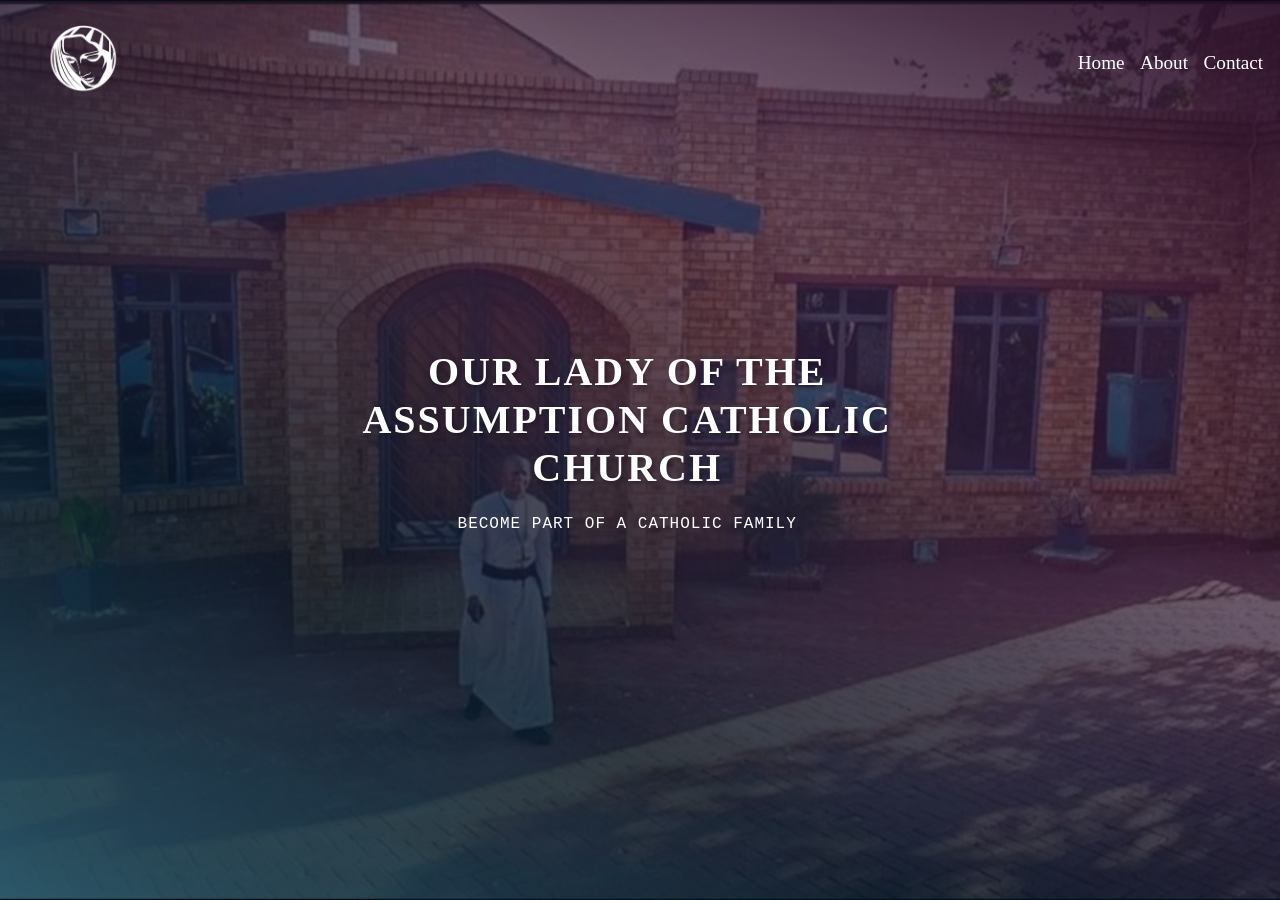
==== OLASite/index.html @ c55ee1d6 "Website" ====
<!DOCTYPE html>
<html lang="en">

<head>
    <meta charset="UTF-8">
    <meta name="viewport" content="width=device-width, initial-scale=1.0">
    <script src="script.js"></script>
    <link rel="stylesheet" href="styles.css">
    <title>Our Lady of the Assumption</title>
</head>

<body>
    <nav class="navbar">
        <div class="container">
            <div class="logo">
                <h1><img src="assets/img/output-onlinepngtools.png" ></h1>
            </div>
            <ul class="nav-items">
                <li><a href="#">Home</a></li>
                <li><a href="#">About</a></li>
                <li><a href="#">Contact</a></li>
            </ul>
        </div>
    </nav>

    <section class="welcome-section">
        <div class="background-image">
            <div class="overlay"></div>
            <div class="centered">
                <h1>Our Lady of the Assumption Catholic Church</h1>
                <h2>Become part of a catholic family</h2>
                <!-- Add other content if needed -->
            </div>
        </div>
    </section>

    

</body>

</html>
---- OLASite/styles.css ----
/* Reset default margin and padding */
* {
    margin: 0;
    padding: 0;
    box-sizing: border-box;
}

/* Navbar styles */
.navbar {
    background-color: rgba(0, 0, 255, 0);
    color: white;
    padding: 1.5em 0;
    position: fixed;
    width: 100%;
    top: 0;
    z-index: 1000; /* Ensure navbar is on top */
}

.navbar .container {
    max-width: 1200px;
    margin: 0 auto;
    display: flex;
    justify-content: space-between;
    align-items: center;
}

.navbar .logo {
    display: flex;
    align-items: center;
}

.navbar .logo h1 {
    font-size: 1.5em; /* Adjust font size for logo */
    margin-right: 20px; /* Space between logo and nav items */
}

.navbar .logo img {
    height: 3em; /* Adjust logo size as needed */
    width: auto;
    filter: invert(1); /* Invert logo colors */
}

.nav-items {
    list-style-type: none;
    display: flex;
    justify-content: center;
    align-items: center;
}

.nav-items li {
    margin-left: 10%; /* Adjust spacing between navbar items */
}

.nav-items li a {
    position: relative;
    color: white;
    text-decoration: none;
    font-size: 1.2em; /* Adjust font size for nav items */
    transition: color 0.3s ease; /* Smooth color transition on hover */
}

.nav-items li a:hover {
    color: rgb(0, 17, 255); /* Red color on hover */
}

/* Welcome section styles */
.welcome-section {
    height: 100vh; /* Full viewport height */
    background-image: url('assets/img/Untitled.jpg'); /* Replace with your background image path */
    background-size: cover;
    background-position: center;
    position: relative;
    color: white;
}

.background-image {
    position: relative;
    height: 100%;
    width: 100%;
}

.overlay {
    position: absolute;
    top: 0;
    left: 0;
    height: 100%;
    width: 100%;
    background-color: rgba(0, 0, 0, 0.5); /* Overlay color and opacity */
}

.centered {
    position: absolute;
    top: 50%;
    left: 49%;
    transform: translate(-50%, -50%);
    text-align: center;
}
/*
.centered h2 {
    font-size: 36px;
    font-weight: bold;
    margin-bottom: 20px;
} */

.centered h1 {
    font-size: 2.5em; /* Adjust font size */
    font-weight: bold;
    color: #ffffff; /* Dark color for contrast */
    text-align: center;
    margin-bottom: 0.5em; /* Space below the heading */
    text-transform: uppercase; /* Uppercase text */
    letter-spacing: 2px; /* Letter spacing for emphasis */
    line-height: 1.2; /* Line height for readability */
    text-shadow: 2px 2px 4px rgba(0, 0, 0, 0.3); /* Text shadow for depth */
}

.centered h2 {
    font-size: 1em; /* Adjust font size */
    font-weight: normal;
    color: #ffffff; /* Slightly darker color */
    text-align: center;
    margin-bottom: 1em; /* Space below the heading */
    text-transform: uppercase;  
    letter-spacing: 1px; /* Letter spacing for emphasis */
    line-height: 1.5; /* Line height for readability */
    font-family: 'Courier New', Courier, monospace;
}
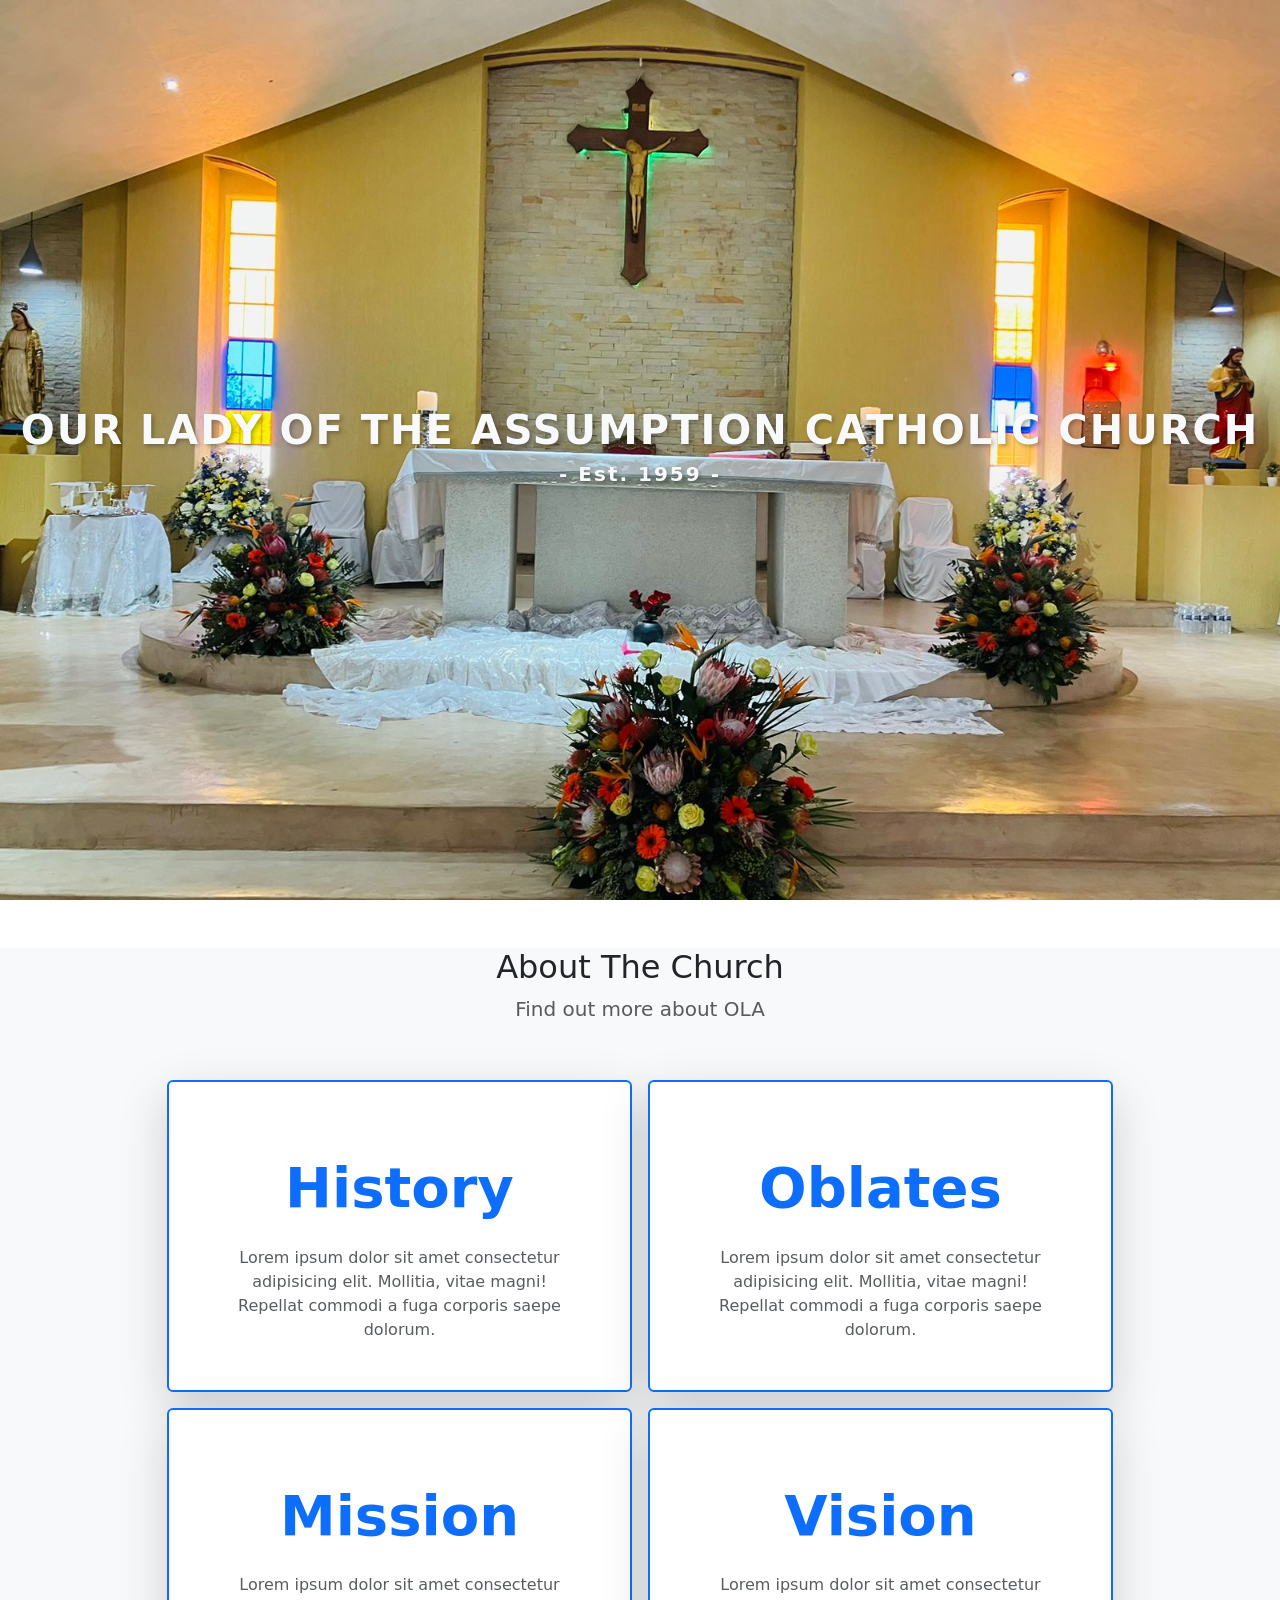
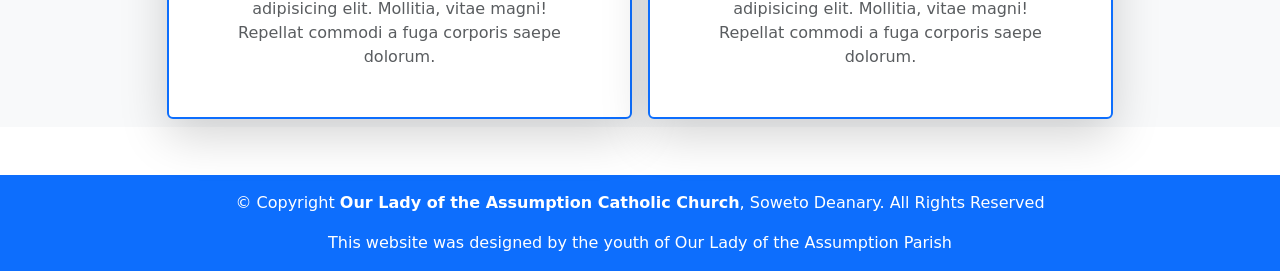
==== commit 42f6106c: "New version" ====
--- a/OLASite/index.html
+++ b/OLASite/index.html
@@ -7,34 +7,93 @@
     <script src="script.js"></script>
     <link rel="stylesheet" href="styles.css">
     <title>Our Lady of the Assumption</title>
+    <link href="https://cdn.jsdelivr.net/npm/bootstrap@5.3.3/dist/css/bootstrap.min.css" rel="stylesheet" integrity="sha384-QWTKZyjpPEjISv5WaRU9OFeRpok6YctnYmDr5pNlyT2bRjXh0JMhjY6hW+ALEwIH" crossorigin="anonymous">
+
+
 </head>
 
 <body>
-    <nav class="navbar">
-        <div class="container">
-            <div class="logo">
-                <h1><img src="assets/img/output-onlinepngtools.png" ></h1>
+      
+    <section id="landing">
+        <div class="container-fluid text-center position-relative">
+            <h1 class="h1 text-light text-wrap fw-bold text-uppercase">Our Lady of the Assumption Catholic Church</h1>
+            <h5 class="text-light fw-bold">- Est. 1959 -</h5>   
+        </div>
+    </section>
+    
+    <section id="about" class="bg-light mt-5">
+        <div class="container-lg ">
+            <div class="text-center">
+                <h2>About The Church</h2>
+                <p class="lead text-muted">Find out more about OLA</p>
             </div>
-            <ul class="nav-items">
-                <li><a href="#">Home</a></li>
-                <li><a href="#">About</a></li>
-                <li><a href="#">Contact</a></li>
-            </ul>
-        </div>
-    </nav>
+    
+            <div class="row my-5 g-0 align-items-center justify-content-center">
+            
+    
+                <div class="col-10 col-lg-5 m-2">
+                    <div class="card border-primary border-2 shadow-lg">
+                        <div class="card-body text-center py-5">
+                            <p class="display-4 my-4 text-primary fw-bold">History</p>
+                            <p class="card-text mx-5 text-muted d-lg-block">Lorem ipsum dolor sit amet consectetur adipisicing elit. Mollitia, vitae magni! Repellat commodi a fuga corporis saepe dolorum.</p>
+                        </div>
+                    </div>
+                </div>
 
-    <section class="welcome-section">
-        <div class="background-image">
-            <div class="overlay"></div>
-            <div class="centered">
-                <h1>Our Lady of the Assumption Catholic Church</h1>
-                <h2>Become part of a catholic family</h2>
-                <!-- Add other content if needed -->
+                <div class="col-10 col-lg-5 m-2">
+                    <div class="card border-primary border-2 shadow-lg">
+                        <div class="card-body text-center py-5">
+                            <p class="display-4 my-4 text-primary fw-bold">Oblates</p>
+                            <p class="card-text mx-5 text-muted d-lg-block">Lorem ipsum dolor sit amet consectetur adipisicing elit. Mollitia, vitae magni! Repellat commodi a fuga corporis saepe dolorum.</p>
+                        </div>
+                    </div>
+                </div>
+
+                <div class="col-10 col-lg-5 m-2">
+                    <div class="card border-primary border-2 shadow-lg">
+                        <div class="card-body text-center py-5">
+                            <p class="display-4 my-4 text-primary fw-bold">Mission</p>
+                            <p class="card-text mx-5 text-muted d-lg-block">Lorem ipsum dolor sit amet consectetur adipisicing elit. Mollitia, vitae magni! Repellat commodi a fuga corporis saepe dolorum.</p>
+                        </div>
+                    </div>
+                </div>
+
+                <div class="col-10 col-lg-5 m-2">
+                    <div class="card border-primary border-2 shadow-lg">
+                        <div class="card-body text-center py-5">
+                            <p class="display-4 my-4 text-primary fw-bold">Vision</p>
+                            <p class="card-text mx-5 text-muted  d-lg-block">Lorem ipsum dolor sit amet consectetur adipisicing elit. Mollitia, vitae magni! Repellat commodi a fuga corporis saepe dolorum.</p> 
+                    </div>
+                    </div>
+                </div>
+
             </div>
-        </div>
+    
+        </div><!-- end container -->
     </section>
 
     
+    <footer class="text-bg-primary p-3">
+        <div class="container ">
+          <div class="row">
+            <div class="col-sm-12">
+              <div class="copyright-box">
+                <p class="copyright">&copy; Copyright <strong>Our Lady of the Assumption Catholic Church</strong>, Soweto Deanary. All Rights Reserved</p>
+                <div class="credits">
+                    This website was designed by the youth of Our Lady of the Assumption Parish
+                </div>
+              </div>
+            </div>
+          </div>
+        </div>
+      </footer><!-- End  Footer -->
+    
+      
+      <a href="#" class="back-to-top d-flex align-items-center justify-content-center"><i class="bi bi-arrow-up-short"></i></a>
+
+    
+
+    <script src="https://cdn.jsdelivr.net/npm/bootstrap@5.3.3/dist/js/bootstrap.bundle.min.js" integrity="sha384-YvpcrYf0tY3lHB60NNkmXc5s9fDVZLESaAA55NDzOxhy9GkcIdslK1eN7N6jIeHz" crossorigin="anonymous"></script>
 
 </body>
 
--- a/OLASite/styles.css
+++ b/OLASite/styles.css
@@ -1,139 +1,274 @@
-/* Reset default margin and padding */
-* {
-    margin: 0;
-    padding: 0;
-    box-sizing: border-box;
-}
-
-/* Navbar styles */
-.navbar {
-    background-color: rgba(0, 0, 255, 0);
-    color: white;
-    padding: 1.5em 0;
-    position: fixed;
-    width: 100%;
-    top: 0;
-    z-index: 1000; /* Ensure navbar is on top */
-}
-
-.navbar .container {
-    max-width: 1200px;
-    margin: 0 auto;
+
+/*--------------------------------------------------------------
+# Header
+--------------------------------------------------------------*/
+#header {
+    transition: all 0.5s;
+    z-index: 997;
+    padding: 20px 0;
+  }
+  #header .logo {
+    font-size: 28px;
+    margin: 0;
+    padding: 0;
+    font-weight: 600;
+    letter-spacing: 1px;
+  }
+  #header .logo a {
+    color: #fff;
+  }
+  #header .logo img {
+    max-height: 40px;
+  }
+  #header.header-scrolled {
+    background: rgba(0, 0, 0, 0.9);
+    padding: 12px 0;
+  }
+  
+  /*--------------------------------------------------------------
+  # Navigation Menu
+  --------------------------------------------------------------*/
+  /**
+  * Desktop Navigation 
+  */
+  .navbar {
+    padding: 0;
+  }
+  .navbar ul {
+    margin: 0;
+    padding: 0;
     display: flex;
-    justify-content: space-between;
+    list-style: none;
     align-items: center;
-}
-
-.navbar .logo {
+  }
+  .navbar li {
+    position: relative;
+  }
+  .navbar > ul > li {
+    white-space: nowrap;
+    padding: 10px 0 10px 30px;
+  }
+  .navbar a, .navbar a:focus {
     display: flex;
     align-items: center;
-}
-
-.navbar .logo h1 {
-    font-size: 1.5em; /* Adjust font size for logo */
-    margin-right: 20px; /* Space between logo and nav items */
-}
-
-.navbar .logo img {
-    height: 3em; /* Adjust logo size as needed */
-    width: auto;
-    filter: invert(1); /* Invert logo colors */
-}
-
-.nav-items {
-    list-style-type: none;
+    justify-content: space-between;
+    color: #fff;
+    font-size: 16px;
+    font-weight: 600;
+    padding: 0;
+    white-space: nowrap;
+    transition: 0.3s;
+    letter-spacing: 0.4px;
+    position: relative;
+    text-transform: uppercase;
+  }
+  .navbar a i, .navbar a:focus i {
+    font-size: 12px;
+    line-height: 0;
+    margin-left: 5px;
+  }
+  .navbar > ul > li > a:before {
+    content: "";
+    position: absolute;
+    width: 100%;
+    height: 2px;
+    bottom: -6px;
+    left: 0;
+    width: 0;
+    background-color: #fff;
+    visibility: hidden;
+    transition: all 0.3s ease-in-out 0s;
+  }
+  .navbar a:hover:before, .navbar li:hover > a:before, .navbar .active:before {
+    visibility: visible;
+    width: 80%;
+  }
+  .navbar a:hover, .navbar .active, .navbar .active:focus, .navbar li:hover > a {
+    color: #fff;
+  }
+  .navbar .dropdown ul {
+    display: block;
+    position: absolute;
+    left: 30px;
+    top: calc(100% + 30px);
+    margin: 0;
+    padding: 10px 0;
+    z-index: 99;
+    opacity: 0;
+    visibility: hidden;
+    background: #fff;
+    box-shadow: 0px 0px 30px rgba(127, 137, 161, 0.25);
+    transition: 0.3s;
+  }
+  .navbar .dropdown ul li {
+    min-width: 200px;
+  }
+  .navbar .dropdown ul a {
+    padding: 10px 20px;
+    font-size: 14px;
+    text-transform: none;
+    color: #4e4e4e;
+  }
+  .navbar .dropdown ul a i {
+    font-size: 12px;
+  }
+  .navbar .dropdown ul a:hover, .navbar .dropdown ul .active:hover, .navbar .dropdown ul li:hover > a {
+    color: #0078ff;
+  }
+  .navbar .dropdown:hover > ul {
+    opacity: 1;
+    top: 100%;
+    visibility: visible;
+  }
+  .navbar .dropdown .dropdown ul {
+    top: 0;
+    left: calc(100% - 30px);
+    visibility: hidden;
+  }
+  .navbar .dropdown .dropdown:hover > ul {
+    opacity: 1;
+    top: 0;
+    left: 100%;
+    visibility: visible;
+  }
+  @media (max-width: 1366px) {
+    .navbar .dropdown .dropdown ul {
+      left: -90%;
+    }
+    .navbar .dropdown .dropdown:hover > ul {
+      left: -100%;
+    }
+  }
+  
+  /**
+  * Mobile Navigation 
+  */
+  .mobile-nav-toggle {
+    color: #fff;
+    font-size: 28px;
+    cursor: pointer;
+    display: none;
+    line-height: 0;
+    transition: 0.5s;
+  }
+  
+  @media (max-width: 991px) {
+    .mobile-nav-toggle {
+      display: block;
+    }
+  
+    .navbar ul {
+      display: none;
+    }
+  }
+  .navbar-mobile {
+    position: fixed;
+    overflow: hidden;
+    top: 0;
+    right: 0;
+    left: 0;
+    bottom: 0;
+    background: rgba(78, 78, 78, 0.9);
+    transition: 0.3s;
+    z-index: 999;
+  }
+  .navbar-mobile .mobile-nav-toggle {
+    position: absolute;
+    top: 15px;
+    right: 15px;
+  }
+  .navbar-mobile ul {
+    display: block;
+    position: absolute;
+    top: 55px;
+    right: 15px;
+    bottom: 15px;
+    left: 15px;
+    padding: 10px 0;
+    background-color: #fff;
+    overflow-y: auto;
+    transition: 0.3s;
+  }
+  .navbar-mobile > ul > li {
+    padding: 0;
+  }
+  .navbar-mobile a:hover:before, .navbar-mobile li:hover > a:before, .navbar-mobile .active:before {
+    visibility: hidden;
+  }
+  .navbar-mobile a, .navbar-mobile a:focus {
+    padding: 10px 20px;
+    font-size: 15px;
+    color: #4e4e4e;
+  }
+  .navbar-mobile a:hover, .navbar-mobile .active, .navbar-mobile li:hover > a {
+    color: #0078ff;
+  }
+  .navbar-mobile .getstarted, .navbar-mobile .getstarted:focus {
+    margin: 15px;
+  }
+  .navbar-mobile .dropdown ul {
+    position: static;
+    display: none;
+    margin: 10px 20px;
+    padding: 10px 0;
+    z-index: 99;
+    opacity: 1;
+    visibility: visible;
+    background: #fff;
+    box-shadow: 0px 0px 30px rgba(127, 137, 161, 0.25);
+  }
+  .navbar-mobile .dropdown ul li {
+    min-width: 200px;
+  }
+  .navbar-mobile .dropdown ul a {
+    padding: 10px 20px;
+  }
+  .navbar-mobile .dropdown ul a i {
+    font-size: 12px;
+  }
+  .navbar-mobile .dropdown ul a:hover, .navbar-mobile .dropdown ul .active:hover, .navbar-mobile .dropdown ul li:hover > a {
+    color: #0078ff;
+  }
+  .navbar-mobile .dropdown > .dropdown-active {
+    display: block;
+  }
+  
+#landing {
+    height: 100vh;
+    background-image: url(assets/img/altar3.jpeg);
+    background-size: cover;
+    background-attachment: fixed; 
+    background-repeat: no-repeat;
+    margin: 0;
     display: flex;
-    justify-content: center;
     align-items: center;
 }
 
-.nav-items li {
-    margin-left: 10%; /* Adjust spacing between navbar items */
-}
-
-.nav-items li a {
-    position: relative;
-    color: white;
-    text-decoration: none;
-    font-size: 1.2em; /* Adjust font size for nav items */
-    transition: color 0.3s ease; /* Smooth color transition on hover */
-}
-
-.nav-items li a:hover {
-    color: rgb(0, 17, 255); /* Red color on hover */
-}
-
-/* Welcome section styles */
-.welcome-section {
-    height: 100vh; /* Full viewport height */
-    background-image: url('assets/img/Untitled.jpg'); /* Replace with your background image path */
-    background-size: cover;
-    background-position: center;
-    position: relative;
-    color: white;
-}
-
-.background-image {
-    position: relative;
-    height: 100%;
-    width: 100%;
-}
-
-.overlay {
-    position: absolute;
-    top: 0;
-    left: 0;
-    height: 100%;
-    width: 100%;
-    background-color: rgba(0, 0, 0, 0.5); /* Overlay color and opacity */
-}
-
-.centered {
-    position: absolute;
-    top: 50%;
-    left: 49%;
-    transform: translate(-50%, -50%);
-    text-align: center;
-}
-/*
-.centered h2 {
-    font-size: 36px;
-    font-weight: bold;
-    margin-bottom: 20px;
-} */
-
-.centered h1 {
-    font-size: 2.5em; /* Adjust font size */
-    font-weight: bold;
-    color: #ffffff; /* Dark color for contrast */
-    text-align: center;
-    margin-bottom: 0.5em; /* Space below the heading */
-    text-transform: uppercase; /* Uppercase text */
-    letter-spacing: 2px; /* Letter spacing for emphasis */
-    line-height: 1.2; /* Line height for readability */
-    text-shadow: 2px 2px 4px rgba(0, 0, 0, 0.3); /* Text shadow for depth */
-}
-
-.centered h2 {
-    font-size: 1em; /* Adjust font size */
-    font-weight: normal;
-    color: #ffffff; /* Slightly darker color */
-    text-align: center;
-    margin-bottom: 1em; /* Space below the heading */
-    text-transform: uppercase;  
-    letter-spacing: 1px; /* Letter spacing for emphasis */
-    line-height: 1.5; /* Line height for readability */
-    font-family: 'Courier New', Courier, monospace;
-}
-
-
-
-
-
-
-
-
-
-
-
-
+#landing h1{
+    letter-spacing: 2px;
+    text-shadow: 2px 2px 4px rgba(0, 0, 0, 0.3);
+}
+
+#landing h5{
+    letter-spacing: 2px;
+    text-shadow: 2px 2px 4px rgba(0, 0, 0, 0.3);
+}
+
+.timetable {
+  height: 100%;
+}
+
+
+
+/*--------------------------------------------------------------
+# Footer
+--------------------------------------------------------------*/
+footer {
+  text-align: center;
+  color: #fff;
+  /* padding: 25px 0; */
+  /* background: #0062d3; */
+}
+
+
+
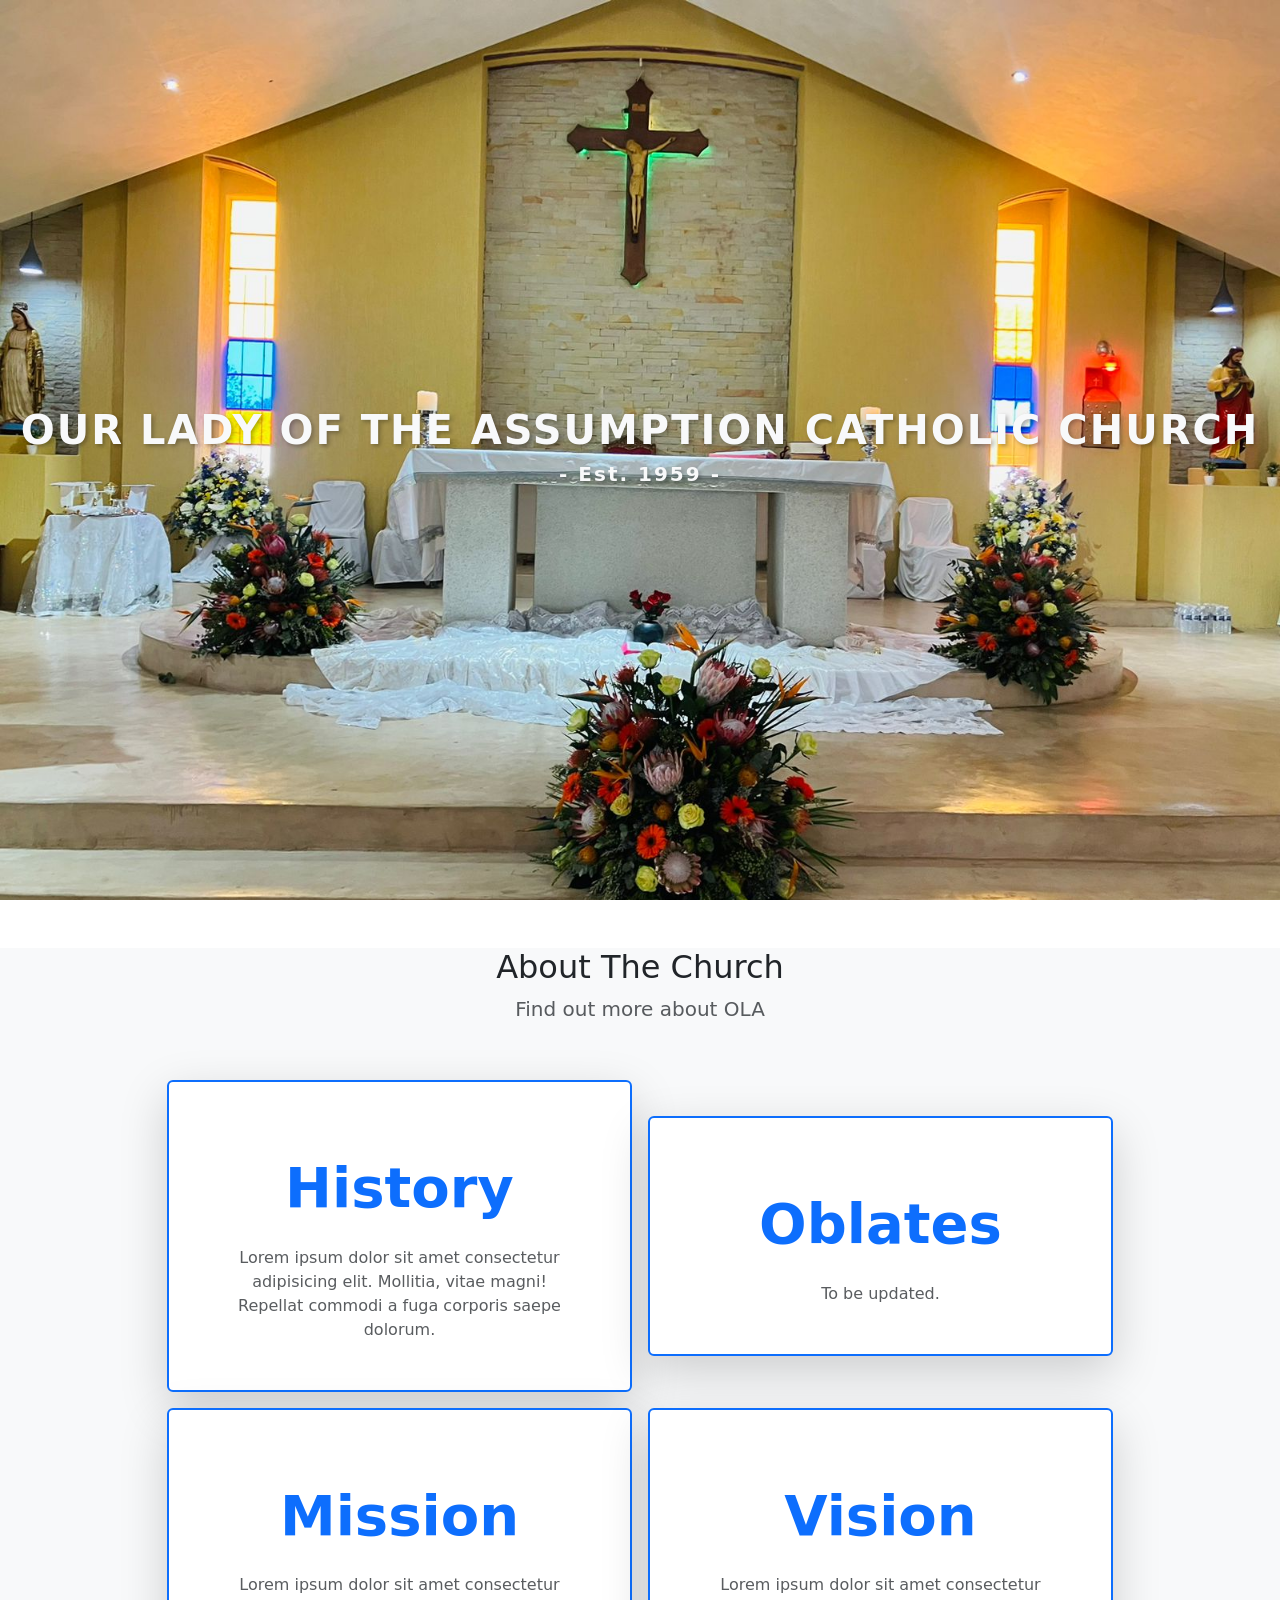
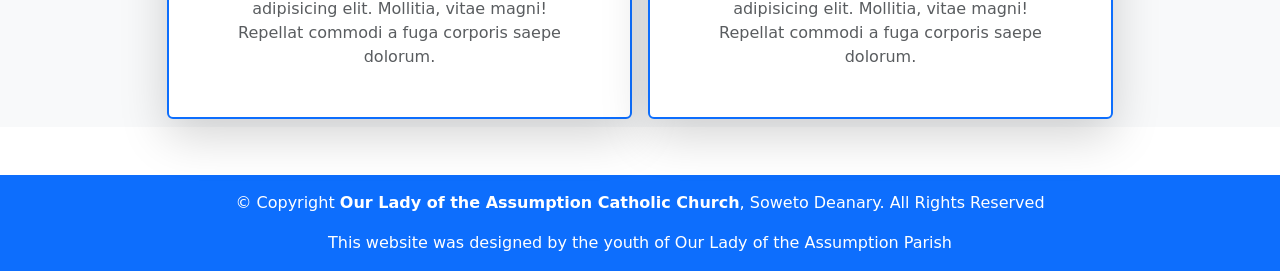
==== commit cbdd5464: "nelik07 first commit chnaged oblates description" ====
--- a/OLASite/index.html
+++ b/OLASite/index.html
@@ -44,7 +44,7 @@
                     <div class="card border-primary border-2 shadow-lg">
                         <div class="card-body text-center py-5">
                             <p class="display-4 my-4 text-primary fw-bold">Oblates</p>
-                            <p class="card-text mx-5 text-muted d-lg-block">Lorem ipsum dolor sit amet consectetur adipisicing elit. Mollitia, vitae magni! Repellat commodi a fuga corporis saepe dolorum.</p>
+                            <p class="card-text mx-5 text-muted d-lg-block">To be updated.</p>
                         </div>
                     </div>
                 </div>
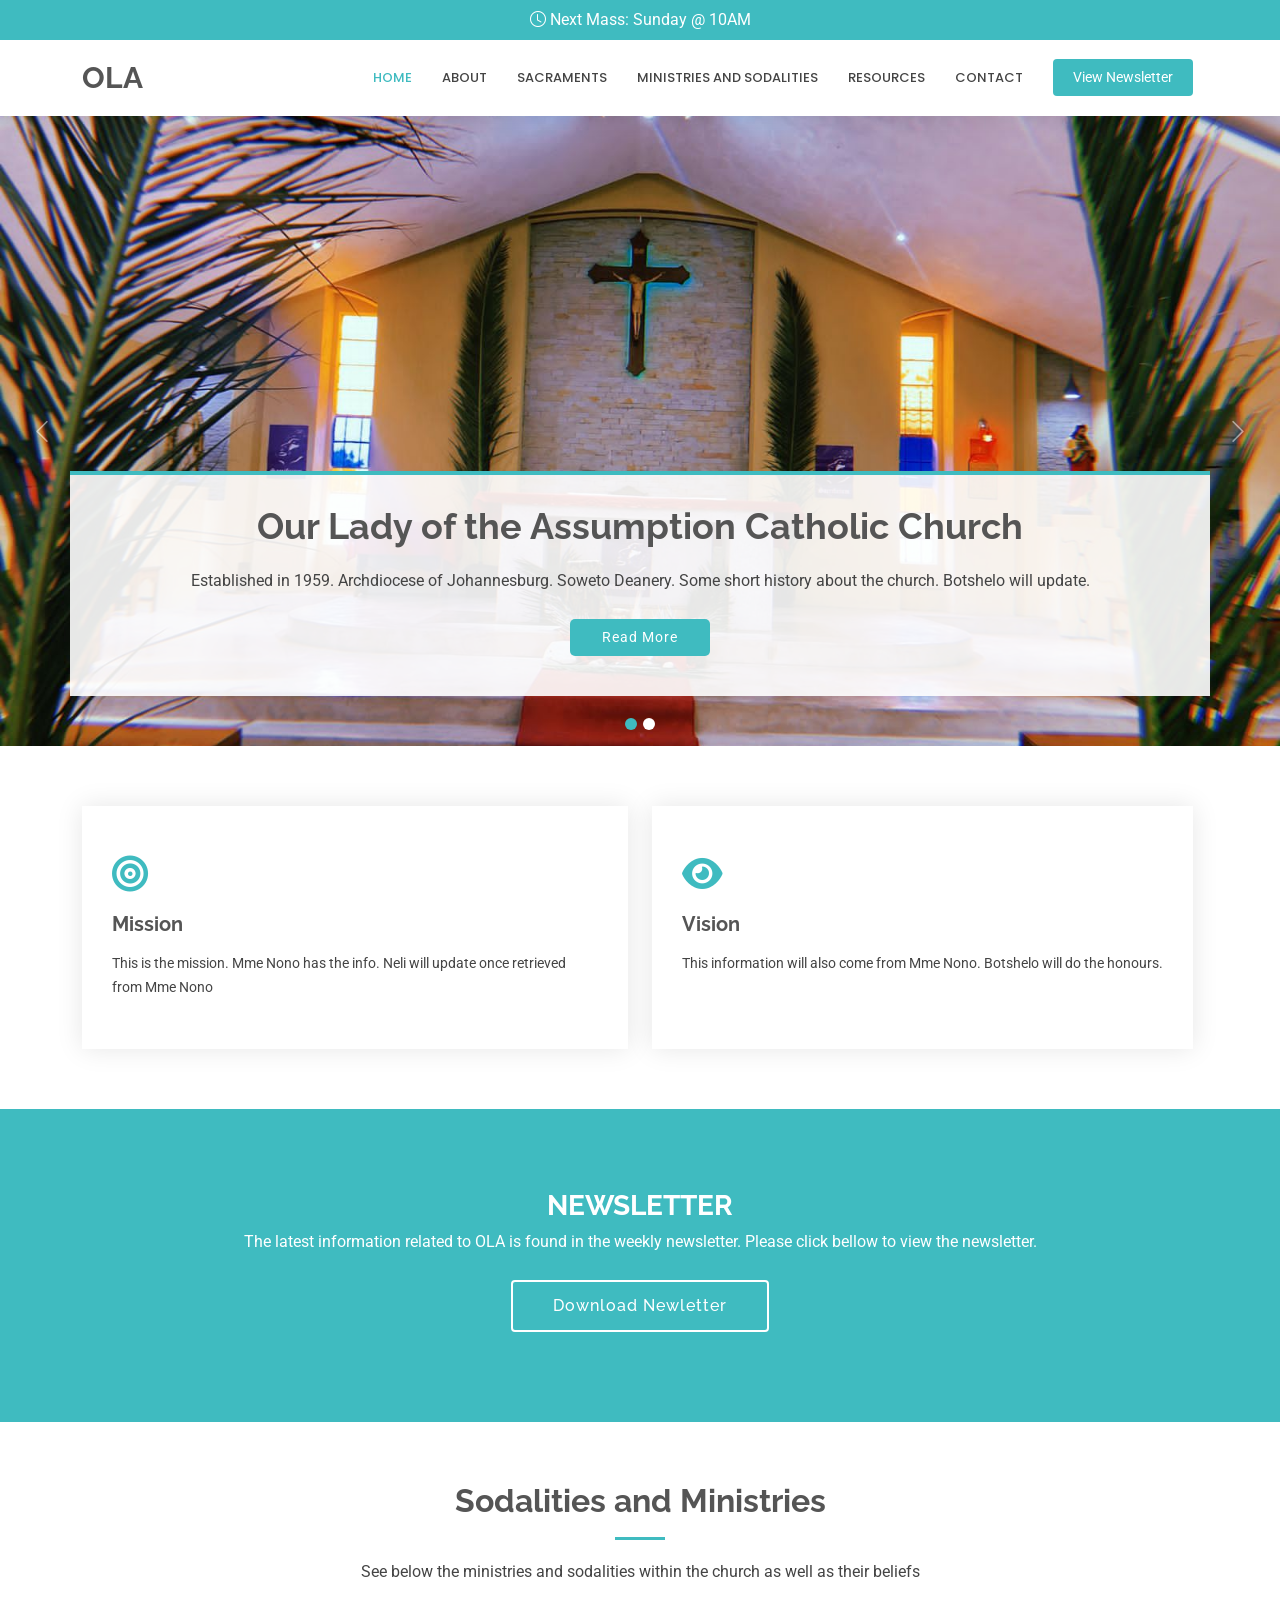
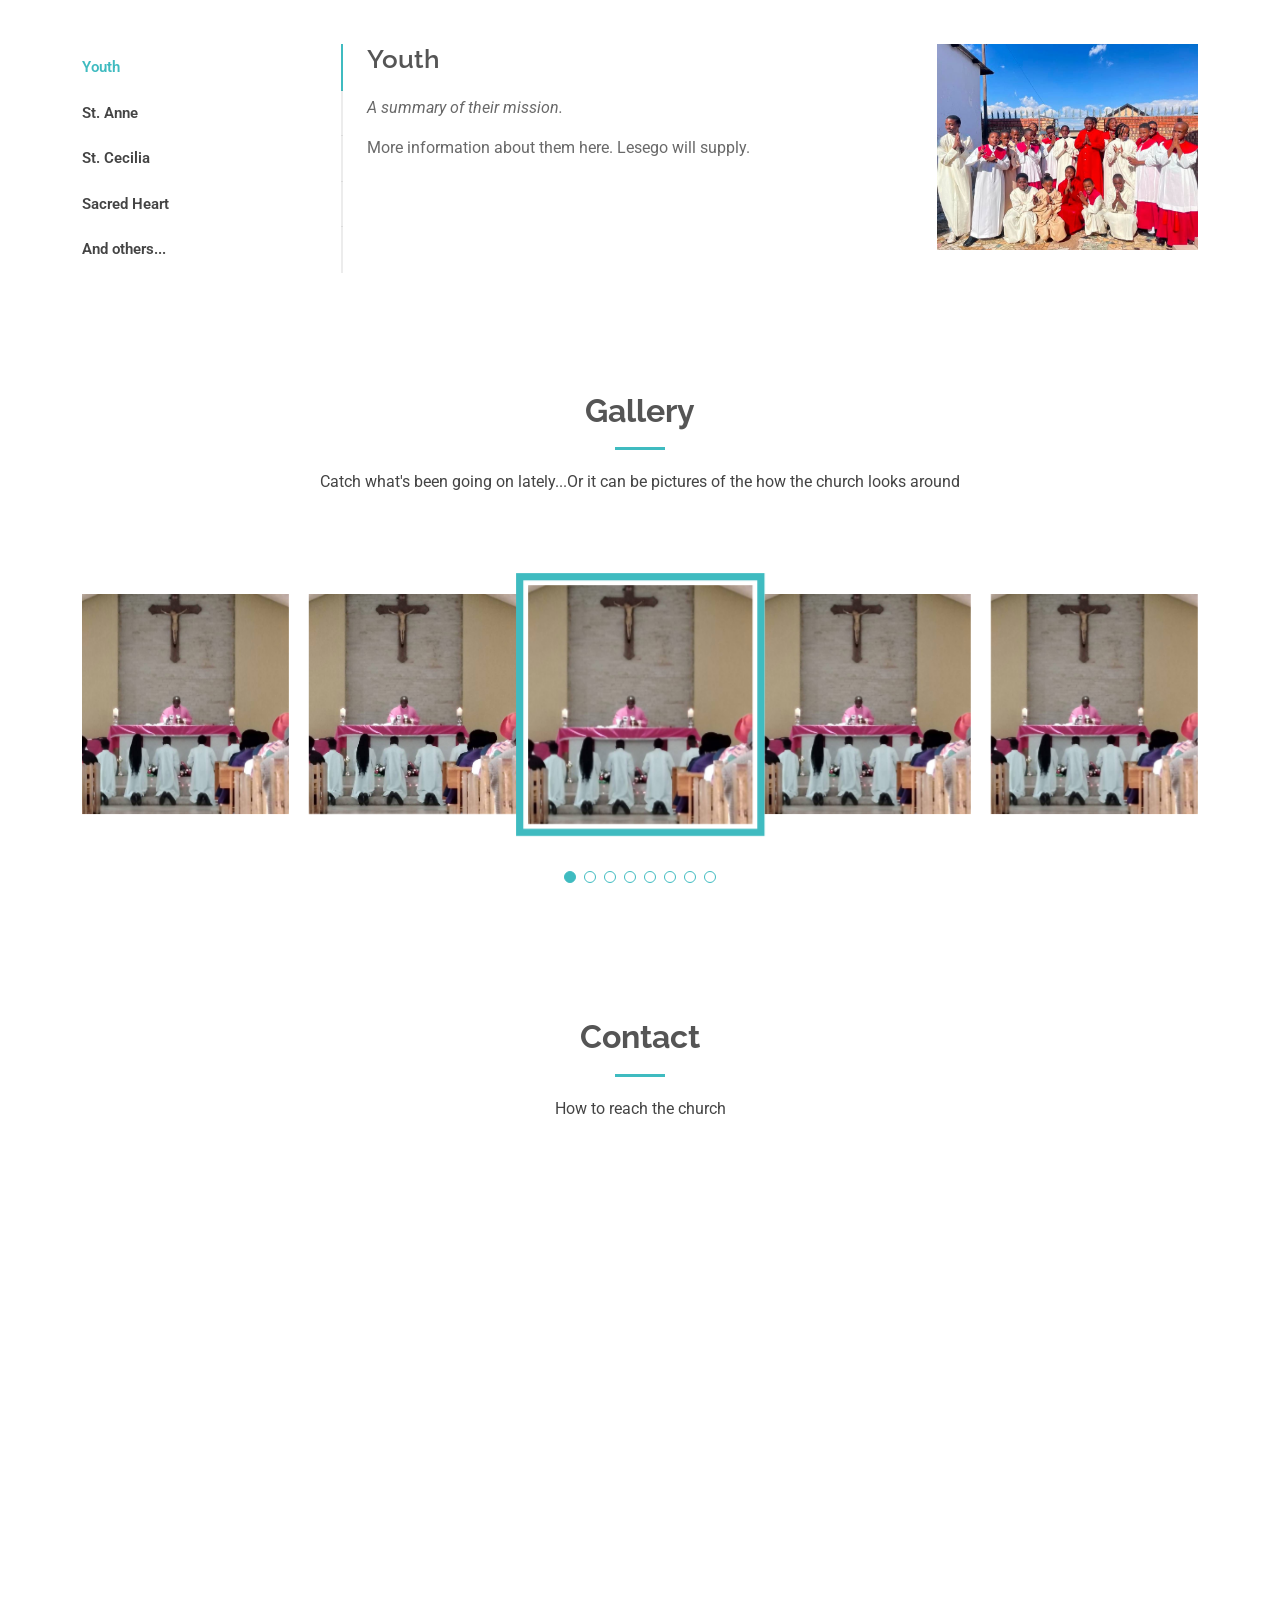
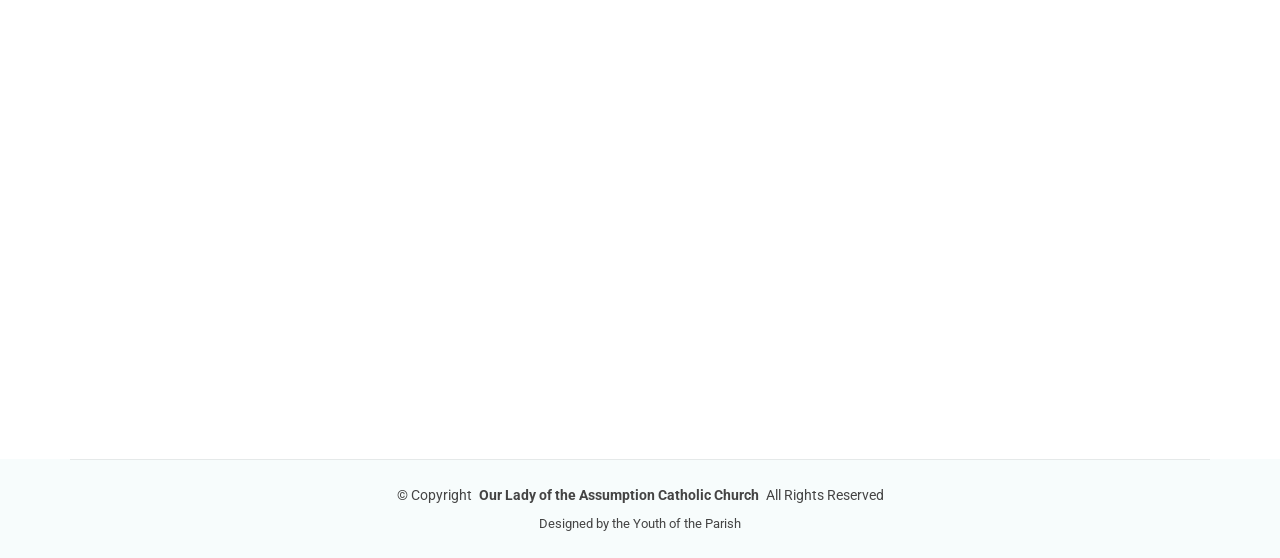
==== commit 3bdf443c: "new stuff" ====
--- a/OLASite/index.html
+++ b/OLASite/index.html
@@ -2,98 +2,425 @@
 <html lang="en">
 
 <head>
-    <meta charset="UTF-8">
-    <meta name="viewport" content="width=device-width, initial-scale=1.0">
-    <script src="script.js"></script>
-    <link rel="stylesheet" href="styles.css">
-    <title>Our Lady of the Assumption</title>
-    <link href="https://cdn.jsdelivr.net/npm/bootstrap@5.3.3/dist/css/bootstrap.min.css" rel="stylesheet" integrity="sha384-QWTKZyjpPEjISv5WaRU9OFeRpok6YctnYmDr5pNlyT2bRjXh0JMhjY6hW+ALEwIH" crossorigin="anonymous">
-
+  <meta charset="utf-8">
+  <meta content="width=device-width, initial-scale=1.0" name="viewport">
+  <title>Our Lady of the Assumption Catholic Church</title>
+  <meta name="description" content="">
+  <meta name="keywords" content="">
+
+  <!-- Favicons -->
+  <link href="assets/img/thatlogo.jpg" rel="icon">
+  <link href="assets/img/thatlogo.jpg" rel="apple-touch-icon">
+
+  <!-- Fonts -->
+  <link href="https://fonts.googleapis.com" rel="preconnect">
+  <link href="https://fonts.gstatic.com" rel="preconnect" crossorigin>
+  <link href="https://fonts.googleapis.com/css2?family=Roboto:ital,wght@0,100;0,300;0,400;0,500;0,700;0,900;1,100;1,300;1,400;1,500;1,700;1,900&family=Poppins:ital,wght@0,100;0,200;0,300;0,400;0,500;0,600;0,700;0,800;0,900;1,100;1,200;1,300;1,400;1,500;1,600;1,700;1,800;1,900&family=Raleway:ital,wght@0,100;0,200;0,300;0,400;0,500;0,600;0,700;0,800;0,900;1,100;1,200;1,300;1,400;1,500;1,600;1,700;1,800;1,900&display=swap" rel="stylesheet">
+
+  <!-- Vendor CSS Files -->
+  <link href="assets/vendor/bootstrap/css/bootstrap.min.css" rel="stylesheet">
+  <link href="assets/vendor/bootstrap-icons/bootstrap-icons.css" rel="stylesheet">
+  <link href="assets/vendor/aos/aos.css" rel="stylesheet">
+  <link href="assets/vendor/fontawesome-free/css/all.min.css" rel="stylesheet">
+  <link href="assets/vendor/glightbox/css/glightbox.min.css" rel="stylesheet">
+  <link href="assets/vendor/swiper/swiper-bundle.min.css" rel="stylesheet">
+
+  <!-- Main CSS File -->
+  <link href="assets/css/main.css" rel="stylesheet">
 
 </head>
 
-<body>
-      
-    <section id="landing">
-        <div class="container-fluid text-center position-relative">
-            <h1 class="h1 text-light text-wrap fw-bold text-uppercase">Our Lady of the Assumption Catholic Church</h1>
-            <h5 class="text-light fw-bold">- Est. 1959 -</h5>   
-        </div>
-    </section>
+<body class="index-page">
+
+  <header id="header" class="header sticky-top">
+
+    <div class="topbar d-flex align-items-center">
+      <div class="container d-flex justify-content-center justify-content-md-center">
+        <div class="d-none d-md-flex align-items-center">
+          <i class="bi bi-clock me-1"></i>Next Mass: Sunday @ 10AM
+        </div>
+        <!-- <div class="d-flex align-items-center">
+          <i class="bi bi-phone me-1"></i> Call us now +1 5589 55488 55
+        </div> -->
+      </div>
+    </div><!-- End Top Bar -->
+
+    <div class="branding d-flex align-items-center">
+
+      <div class="container position-relative d-flex align-items-center justify-content-end">
+        <a href="index.html" class="logo d-flex align-items-center me-auto">
+          <!-- <img src="assets/img/logo.png" alt=""> -->
+          <!-- Uncomment the line below if you also wish to use a text logo -->
+          <h1 class="sitename">OLA</h1> 
+        </a>
+
+        <nav id="navmenu" class="navmenu">
+          <ul>
+            <li><a href="#hero" class="active">Home</a></li>
+            <li><a href="#about">About</a></li>
+            <li><a href="#services">Sacraments</a></li>
+            <li><a href="#departments">Ministries and Sodalities</a></li>
+            <li><a href="#doctors">Resources</a></li>
+            <!-- <li class="dropdown"><a href="#"><span>Dropdown</span> <i class="bi bi-chevron-down toggle-dropdown"></i></a>
+              <ul>
+                <li><a href="#">Dropdown 1</a></li>
+                <li class="dropdown"><a href="#"><span>Deep Dropdown</span> <i class="bi bi-chevron-down toggle-dropdown"></i></a>
+                  <ul>
+                    <li><a href="#">Deep Dropdown 1</a></li>
+                    <li><a href="#">Deep Dropdown 2</a></li>
+                    <li><a href="#">Deep Dropdown 3</a></li>
+                    <li><a href="#">Deep Dropdown 4</a></li>
+                    <li><a href="#">Deep Dropdown 5</a></li>
+                  </ul>
+                </li> 
+                <li><a href="#">Dropdown 2</a></li>
+                <li><a href="#">Dropdown 3</a></li>
+                <li><a href="#">Dropdown 4</a></li>
+              </ul>
+            </li> -->
+            <li><a href="#contact">Contact</a></li>
+          </ul>
+          <i class="mobile-nav-toggle d-xl-none bi bi-list"></i>
+        </nav>
+
+        <a class="cta-btn" href="index.html#appointment">View Newsletter</a>
+
+      </div>
+
+    </div>
+
+  </header>
+
+  <main class="main">
+
+    <!-- Hero Section -->
+    <section id="hero" class="hero section">
+
+      <div id="hero-carousel" class="carousel slide carousel-fade" data-bs-ride="carousel" data-bs-interval="5000">
+
+        <div class="carousel-item active">
+          <img src="assets/img/palms.jpg" alt="">
+          <div class="container">
+            <h2>Our Lady of the Assumption Catholic Church</h2>
+            <p>Established in 1959. Archdiocese of Johannesburg. Soweto Deanery. Some short history about the church. Botshelo will update.</p>
+            <a href="#about" class="btn-get-started">Read More</a>
+          </div>
+        </div><!-- End Carousel Item -->
+
+        <div class="carousel-item">
+          <img src="assets/img/thatlogo.jpg" alt="">
+          <div class="container">
+            <h2>Oblates Mission</h2>
+            <p>Something about the oblates mission. Semenya will give us research. </p>
+            <a href="#about" class="btn-get-started">Read More</a>
+          </div>
+        </div><!-- End Carousel Item -->
+
+        <a class="carousel-control-prev" href="#hero-carousel" role="button" data-bs-slide="prev">
+          <span class="carousel-control-prev-icon bi bi-chevron-left" aria-hidden="true"></span>
+        </a>
+
+        <a class="carousel-control-next" href="#hero-carousel" role="button" data-bs-slide="next">
+          <span class="carousel-control-next-icon bi bi-chevron-right" aria-hidden="true"></span>
+        </a>
+
+        <ol class="carousel-indicators"></ol>
+
+      </div>
+
+    </section><!-- /Hero Section -->
+
+    <!-- Featured Services Section -->
+    <section id="featured-services" class="featured-services section">
+
+      <div class="container">
+
+        <div class="row gy-4 justify-content-center">
+
+          <div class="col-xl-6 col-md-8 d-flex" data-aos="fade-up" data-aos-delay="100">
+            <div class="service-item position-relative">
+              <div class="icon"><i class="fas fa-bullseye icon"></i></div>
+              <h4><a href="" class="stretched-link">Mission</a></h4>
+              <p>This is the mission. Mme Nono has the info. Neli will update once retrieved from Mme Nono</p>
+            </div>
+          </div><!-- End Service Item -->
+
+          <div class="col-xl-6 col-md-8 d-flex" data-aos="fade-up" data-aos-delay="200">
+            <div class="service-item position-relative">
+              <div class="icon"><i class="fas fa-eye icon"></i></div>
+              <h4><a href="" class="stretched-link">Vision</a></h4>
+              <p>This information will also come from Mme Nono. Botshelo will do the honours.</p>
+            </div>
+          </div><!-- End Service Item -->
+
+        </div>
+
+      </div>
+
+    </section><!-- /Featured Services Section -->
+
+    <!-- Call To Action Section -->
+    <section id="call-to-action" class="call-to-action section accent-background">
+
+      <div class="container">
+        <div class="row justify-content-center" data-aos="zoom-in" data-aos-delay="100">
+          <div class="col-xl-10">
+            <div class="text-center">
+              <h3>NEWSLETTER</h3>
+              <p>The latest information related to OLA is found in the weekly newsletter. Please click bellow to view the newsletter.</p>
+              <a class="cta-btn" href="#appointment">Download Newletter</a>
+            </div>
+          </div>
+        </div>
+      </div>
+
+    </section><!-- /Call To Action Section -->
+
     
-    <section id="about" class="bg-light mt-5">
-        <div class="container-lg ">
-            <div class="text-center">
-                <h2>About The Church</h2>
-                <p class="lead text-muted">Find out more about OLA</p>
-            </div>
-    
-            <div class="row my-5 g-0 align-items-center justify-content-center">
-            
-    
-                <div class="col-10 col-lg-5 m-2">
-                    <div class="card border-primary border-2 shadow-lg">
-                        <div class="card-body text-center py-5">
-                            <p class="display-4 my-4 text-primary fw-bold">History</p>
-                            <p class="card-text mx-5 text-muted d-lg-block">Lorem ipsum dolor sit amet consectetur adipisicing elit. Mollitia, vitae magni! Repellat commodi a fuga corporis saepe dolorum.</p>
-                        </div>
-                    </div>
-                </div>
-
-                <div class="col-10 col-lg-5 m-2">
-                    <div class="card border-primary border-2 shadow-lg">
-                        <div class="card-body text-center py-5">
-                            <p class="display-4 my-4 text-primary fw-bold">Oblates</p>
-                            <p class="card-text mx-5 text-muted d-lg-block">To be updated.</p>
-                        </div>
-                    </div>
-                </div>
-
-                <div class="col-10 col-lg-5 m-2">
-                    <div class="card border-primary border-2 shadow-lg">
-                        <div class="card-body text-center py-5">
-                            <p class="display-4 my-4 text-primary fw-bold">Mission</p>
-                            <p class="card-text mx-5 text-muted d-lg-block">Lorem ipsum dolor sit amet consectetur adipisicing elit. Mollitia, vitae magni! Repellat commodi a fuga corporis saepe dolorum.</p>
-                        </div>
-                    </div>
-                </div>
-
-                <div class="col-10 col-lg-5 m-2">
-                    <div class="card border-primary border-2 shadow-lg">
-                        <div class="card-body text-center py-5">
-                            <p class="display-4 my-4 text-primary fw-bold">Vision</p>
-                            <p class="card-text mx-5 text-muted  d-lg-block">Lorem ipsum dolor sit amet consectetur adipisicing elit. Mollitia, vitae magni! Repellat commodi a fuga corporis saepe dolorum.</p> 
-                    </div>
-                    </div>
-                </div>
-
-            </div>
-    
-        </div><!-- end container -->
-    </section>
-
-    
-    <footer class="text-bg-primary p-3">
-        <div class="container ">
-          <div class="row">
-            <div class="col-sm-12">
-              <div class="copyright-box">
-                <p class="copyright">&copy; Copyright <strong>Our Lady of the Assumption Catholic Church</strong>, Soweto Deanary. All Rights Reserved</p>
-                <div class="credits">
-                    This website was designed by the youth of Our Lady of the Assumption Parish
+
+    <!-- Tabs Section -->
+    <section id="tabs" class="tabs section">
+
+      <!-- Section Title -->
+      <div class="container section-title" data-aos="fade-up">
+        <h2>Sodalities and Ministries</h2>
+        <p>See below the ministries and sodalities within the church as well as their beliefs</p>
+      </div><!-- End Section Title -->
+
+      <div class="container" data-aos="fade-up" data-aos-delay="100">
+
+        <div class="row">
+          <div class="col-lg-3">
+            <ul class="nav nav-tabs flex-column">
+              <li class="nav-item">
+                <a class="nav-link active show" data-bs-toggle="tab" href="#tabs-tab-1">Youth</a>
+              </li>
+              <li class="nav-item">
+                <a class="nav-link" data-bs-toggle="tab" href="#tabs-tab-2">St. Anne</a>
+              </li>
+              <li class="nav-item">
+                <a class="nav-link" data-bs-toggle="tab" href="#tabs-tab-3">St. Cecilia</a>
+              </li>
+              <li class="nav-item">
+                <a class="nav-link" data-bs-toggle="tab" href="#tabs-tab-4">Sacred Heart</a>
+              </li>
+              <li class="nav-item">
+                <a class="nav-link" data-bs-toggle="tab" href="#tabs-tab-5">And others...</a>
+              </li>
+            </ul>
+          </div>
+          <div class="col-lg-9 mt-4 mt-lg-0">
+            <div class="tab-content">
+              <div class="tab-pane active show" id="tabs-tab-1">
+                <div class="row">
+                  <div class="col-lg-8 details order-2 order-lg-1">
+                    <h3>Youth</h3>
+                    <p class="fst-italic">A summary of their mission.</p>
+                    <p>More information about them here. Lesego will supply.</p>
+                  </div>
+                  <div class="col-lg-4 text-center order-1 order-lg-2">
+                    <img src="assets/img/alterservers.jpg" alt="" class="img-fluid">
+                  </div>
+                </div>
+              </div>
+              <div class="tab-pane" id="tabs-tab-2">
+                <div class="row">
+                  <div class="col-lg-8 details order-2 order-lg-1">
+                    <h3>St. Anne</h3>
+                    <p class="fst-italic">A summary of their mission.</p>
+                    <p>More information about them here. We need to allocate research duties</p>
+                  </div>
+                  <div class="col-lg-4 text-center order-1 order-lg-2">
+                    <img src="assets/img/alterservers.jpg" alt="" class="img-fluid">
+                  </div>
+                </div>
+              </div>
+              <div class="tab-pane" id="tabs-tab-3">
+                <div class="row">
+                  <div class="col-lg-8 details order-2 order-lg-1">
+                    <h3>St. Cecilia</h3>
+                    <p class="fst-italic">A summary of their mission.</p>
+                    <p>More information about them here. We need to allocate research duties</p>
+                  </div>
+                  <div class="col-lg-4 text-center order-1 order-lg-2">
+                    <img src="assets/img/alterservers.jpg" alt="" class="img-fluid">
+                  </div>
+                </div>
+              </div>
+              <div class="tab-pane" id="tabs-tab-4">
+                <div class="row">
+                  <div class="col-lg-8 details order-2 order-lg-1">
+                    <h3>Sacred Heart</h3>
+                    <p class="fst-italic">A summary of their mission.</p>
+                    <p>More information about them here. We need to allocate research duties</p>
+                  </div>
+                  <div class="col-lg-4 text-center order-1 order-lg-2">
+                    <img src="assets/img/alterservers.jpg" alt="" class="img-fluid">
+                  </div>
+                </div>
+              </div>
+              <div class="tab-pane" id="tabs-tab-5">
+                <div class="row">
+                  <div class="col-lg-8 details order-2 order-lg-1">
+                    <h3>Others...</h3>
+                    <p class="fst-italic">A summary of their mission.</p>
+                    <p>More information about them here. We need to allocate research duties</p>
+                  </div>
+                  <div class="col-lg-4 text-center order-1 order-lg-2">
+                    <img src="assets/img/alterservers.jpg" alt="" class="img-fluid">
+                  </div>
                 </div>
               </div>
             </div>
           </div>
         </div>
-      </footer><!-- End  Footer -->
+
+      </div>
+
+    </section><!-- /Tabs Section -->
+
     
-      
-      <a href="#" class="back-to-top d-flex align-items-center justify-content-center"><i class="bi bi-arrow-up-short"></i></a>
+    <!-- Gallery Section -->
+    <section id="gallery" class="gallery section">
+
+      <!-- Section Title -->
+      <div class="container section-title" data-aos="fade-up">
+        <h2>Gallery</h2>
+        <p>Catch what's been going on lately...Or it can be pictures of the how the church looks around</p>
+      </div><!-- End Section Title -->
+
+      <div class="container" data-aos="fade-up" data-aos-delay="100">
+
+        <div class="swiper init-swiper">
+          <script type="application/json" class="swiper-config">
+            {
+              "loop": true,
+              "speed": 600,
+              "autoplay": {
+                "delay": 5000
+              },
+              "slidesPerView": "auto",
+              "centeredSlides": true,
+              "pagination": {
+                "el": ".swiper-pagination",
+                "type": "bullets",
+                "clickable": true
+              },
+              "breakpoints": {
+                "320": {
+                  "slidesPerView": 1,
+                  "spaceBetween": 0
+                },
+                "768": {
+                  "slidesPerView": 3,
+                  "spaceBetween": 20
+                },
+                "1200": {
+                  "slidesPerView": 5,
+                  "spaceBetween": 20
+                }
+              }
+            }
+          </script>
+          <div class="swiper-wrapper align-items-center">
+            <div class="swiper-slide"><a class="glightbox" data-gallery="images-gallery" href="assets/img/rosealter.jpg"><img src="assets/img/rosealter.jpg" class="img-fluid" alt=""></a></div>
+            <div class="swiper-slide"><a class="glightbox" data-gallery="images-gallery" href="assets/img/rosealter.jpg"><img src="assets/img/rosealter.jpg" class="img-fluid" alt=""></a></div>
+            <div class="swiper-slide"><a class="glightbox" data-gallery="images-gallery" href="assets/img/rosealter.jpg"><img src="assets/img/rosealter.jpg" class="img-fluid" alt=""></a></div>
+            <div class="swiper-slide"><a class="glightbox" data-gallery="images-gallery" href="assets/img/rosealter.jpg"><img src="assets/img/rosealter.jpg" class="img-fluid" alt=""></a></div>
+            <div class="swiper-slide"><a class="glightbox" data-gallery="images-gallery" href="assets/img/rosealter.jpg"><img src="assets/img/rosealter.jpg" class="img-fluid" alt=""></a></div>
+            <div class="swiper-slide"><a class="glightbox" data-gallery="images-gallery" href="assets/img/rosealter.jpg"><img src="assets/img/rosealter.jpg" class="img-fluid" alt=""></a></div>
+            <div class="swiper-slide"><a class="glightbox" data-gallery="images-gallery" href="assets/img/rosealter.jpg"><img src="assets/img/rosealter.jpg" class="img-fluid" alt=""></a></div>
+            <div class="swiper-slide"><a class="glightbox" data-gallery="images-gallery" href="assets/img/rosealter.jpg"><img src="assets/img/rosealter.jpg" class="img-fluid" alt=""></a></div>
+          </div>
+          <div class="swiper-pagination"></div>
+        </div>
+
+      </div>
+
+    </section><!-- /Gallery Section -->
 
     
-
-    <script src="https://cdn.jsdelivr.net/npm/bootstrap@5.3.3/dist/js/bootstrap.bundle.min.js" integrity="sha384-YvpcrYf0tY3lHB60NNkmXc5s9fDVZLESaAA55NDzOxhy9GkcIdslK1eN7N6jIeHz" crossorigin="anonymous"></script>
+    <!-- Contact Section -->
+    <section id="contact" class="contact section">
+
+      <!-- Section Title -->
+      <div class="container section-title" data-aos="fade-up">
+        <h2>Contact</h2>
+        <p>How to reach the church</p>
+      </div><!-- End Section Title -->
+
+      <div class="mb-5" data-aos="fade-up" data-aos-delay="200">
+        <iframe style="border:0; width: 100%; height: 370px;" src="https://www.google.com/maps/embed?pb=!1m18!1m12!1m3!1d3578.167412500146!2d27.8584227744146!3d-26.25622947704452!2m3!1f0!2f0!3f0!3m2!1i1024!2i768!4f13.1!3m3!1m2!1s0x1e95a6c231dbc7eb%3A0xcfffdca4ab4d43ed!2sOur%20Lady%20of%20the%20Assumption%20Catholic%20Church!5e0!3m2!1sen!2sza!4v1735928458285!5m2!1sen!2sza" frameborder="0" allowfullscreen="" loading="lazy" referrerpolicy="no-referrer-when-downgrade"></iframe>
+      </div><!-- End Google Maps -->
+
+      <div class="container" data-aos="fade-up" data-aos-delay="100">
+
+        <div class="row gy-4">
+          <div class="col-lg-12 ">
+            <div class="row gy-4">
+
+              <div class="col-lg-12">
+                <div class="info-item d-flex flex-column justify-content-center align-items-center" data-aos="fade-up" data-aos-delay="200">
+                  <i class="bi bi-geo-alt"></i>
+                  <h3>Address</h3>
+                  <p>568 Bakae Street, Molapo, Soweto</p>
+                </div>
+              </div><!-- End Info Item -->
+
+              <div class="col-md-6">
+                <div class="info-item d-flex flex-column justify-content-center align-items-center" data-aos="fade-up" data-aos-delay="100">
+                  <i class="bi bi-telephone"></i>
+                  <h3>Call Us</h3>
+                  <p>+27 (00) 000-0000</p>
+                </div>
+              </div><!-- End Info Item -->
+
+              <div class="col-md-6">
+                <div class="info-item d-flex flex-column justify-content-center align-items-center" data-aos="fade-up" data-aos-delay="100">
+                  <i class="bi bi-envelope"></i>
+                  <h3>Email Us</h3>
+                  <p>ola@gmail.com or whatever it is</p>
+                </div>
+              </div><!-- End Info Item -->
+
+            </div>
+          </div>
+
+        </div>
+
+      </div>
+
+    </section><!-- /Contact Section -->
+
+  </main>
+
+  <footer id="footer" class="footer light-background">
+
+    <div class="container copyright text-center mt-4">
+      <p>© <span>Copyright</span> <strong class="px-1 sitename">Our Lady of the Assumption Catholic Church</strong> <span>All Rights Reserved</span></p>
+      <div class="credits">
+        Designed by the Youth of the Parish 
+      </div>
+    </div>
+
+  </footer>
+
+  <!-- Scroll Top -->
+  <a href="#" id="scroll-top" class="scroll-top d-flex align-items-center justify-content-center"><i class="bi bi-arrow-up-short"></i></a>
+
+  <!-- Preloader -->
+  <div id="preloader"></div>
+
+  <!-- Vendor JS Files -->
+  <script src="assets/vendor/bootstrap/js/bootstrap.bundle.min.js"></script>
+  <script src="assets/vendor/php-email-form/validate.js"></script>
+  <script src="assets/vendor/aos/aos.js"></script>
+  <script src="assets/vendor/glightbox/js/glightbox.min.js"></script>
+  <script src="assets/vendor/purecounter/purecounter_vanilla.js"></script>
+  <script src="assets/vendor/swiper/swiper-bundle.min.js"></script>
+
+  <!-- Main JS File -->
+  <script src="assets/js/main.js"></script>
 
 </body>
 
--- a/OLASite/assets/css/main.css
+++ b/OLASite/assets/css/main.css
@@ -0,0 +1,1970 @@
+/**
+* Template Name: Medicio
+* Template URL: https://bootstrapmade.com/medicio-free-bootstrap-theme/
+* Updated: Aug 07 2024 with Bootstrap v5.3.3
+* Author: BootstrapMade.com
+* License: https://bootstrapmade.com/license/
+*/
+
+/*--------------------------------------------------------------
+# Font & Color Variables
+# Help: https://bootstrapmade.com/color-system/
+--------------------------------------------------------------*/
+/* Fonts */
+:root {
+  --default-font: "Roboto",  system-ui, -apple-system, "Segoe UI", Roboto, "Helvetica Neue", Arial, "Noto Sans", "Liberation Sans", sans-serif, "Apple Color Emoji", "Segoe UI Emoji", "Segoe UI Symbol", "Noto Color Emoji";
+  --heading-font: "Raleway",  sans-serif;
+  --nav-font: "Poppins",  sans-serif;
+}
+
+/* Global Colors - The following color variables are used throughout the website. Updating them here will change the color scheme of the entire website */
+:root { 
+  --background-color: #ffffff; /* Background color for the entire website, including individual sections */
+  --default-color: #444444; /* Default color used for the majority of the text content across the entire website */
+  --heading-color: #555555; /* Color for headings, subheadings and title throughout the website */
+  --accent-color: #3fbbc0; /* Accent color that represents your brand on the website. It's used for buttons, links, and other elements that need to stand out */
+  --surface-color: #ffffff; /* The surface color is used as a background of boxed elements within sections, such as cards, icon boxes, or other elements that require a visual separation from the global background. */
+  --contrast-color: #ffffff; /* Contrast color for text, ensuring readability against backgrounds of accent, heading, or default colors. */
+}
+
+/* Nav Menu Colors - The following color variables are used specifically for the navigation menu. They are separate from the global colors to allow for more customization options */
+:root {
+  --nav-color: #444444;  /* The default color of the main navmenu links */
+  --nav-hover-color: #3fbbc0; /* Applied to main navmenu links when they are hovered over or active */
+  --nav-mobile-background-color: #ffffff; /* Used as the background color for mobile navigation menu */
+  --nav-dropdown-background-color: #ffffff; /* Used as the background color for dropdown items that appear when hovering over primary navigation items */
+  --nav-dropdown-color: #444444; /* Used for navigation links of the dropdown items in the navigation menu. */
+  --nav-dropdown-hover-color: #3fbbc0; /* Similar to --nav-hover-color, this color is applied to dropdown navigation links when they are hovered over. */
+}
+
+/* Color Presets - These classes override global colors when applied to any section or element, providing reuse of the sam color scheme. */
+
+.light-background {
+  --background-color: #f7fcfc;
+  --surface-color: #ffffff;
+}
+
+.dark-background {
+  --background-color: #060606;
+  --default-color: #ffffff;
+  --heading-color: #ffffff;
+  --surface-color: #252525;
+  --contrast-color: #ffffff;
+}
+
+.accent-background {
+  --background-color: #3fbbc0;
+  --default-color: #ffffff;
+  --heading-color: #ffffff;
+  --surface-color: #65c9cd;
+}
+
+/* Smooth scroll */
+:root {
+  scroll-behavior: smooth;
+}
+
+/*--------------------------------------------------------------
+# General Styling & Shared Classes
+--------------------------------------------------------------*/
+body {
+  color: var(--default-color);
+  background-color: var(--background-color);
+  font-family: var(--default-font);
+}
+
+a {
+  color: var(--accent-color);
+  text-decoration: none;
+  transition: 0.3s;
+}
+
+a:hover {
+  color: color-mix(in srgb, var(--accent-color), transparent 25%);
+  text-decoration: none;
+}
+
+h1,
+h2,
+h3,
+h4,
+h5,
+h6 {
+  color: var(--heading-color);
+  font-family: var(--heading-font);
+}
+
+/* Pulsating Play Button
+------------------------------*/
+.pulsating-play-btn {
+  width: 94px;
+  height: 94px;
+  background: radial-gradient(var(--accent-color) 50%, color-mix(in srgb, var(--accent-color), transparent 75%) 52%);
+  border-radius: 50%;
+  display: block;
+  position: relative;
+  overflow: hidden;
+}
+
+.pulsating-play-btn:before {
+  content: "";
+  position: absolute;
+  width: 120px;
+  height: 120px;
+  animation-delay: 0s;
+  animation: pulsate-play-btn 2s;
+  animation-direction: forwards;
+  animation-iteration-count: infinite;
+  animation-timing-function: steps;
+  opacity: 1;
+  border-radius: 50%;
+  border: 5px solid color-mix(in srgb, var(--accent-color), transparent 30%);
+  top: -15%;
+  left: -15%;
+  background: rgba(198, 16, 0, 0);
+}
+
+.pulsating-play-btn:after {
+  content: "";
+  position: absolute;
+  left: 50%;
+  top: 50%;
+  transform: translateX(-40%) translateY(-50%);
+  width: 0;
+  height: 0;
+  border-top: 10px solid transparent;
+  border-bottom: 10px solid transparent;
+  border-left: 15px solid #fff;
+  z-index: 100;
+  transition: all 400ms cubic-bezier(0.55, 0.055, 0.675, 0.19);
+}
+
+.pulsating-play-btn:hover:before {
+  content: "";
+  position: absolute;
+  left: 50%;
+  top: 50%;
+  transform: translateX(-40%) translateY(-50%);
+  width: 0;
+  height: 0;
+  border: none;
+  border-top: 10px solid transparent;
+  border-bottom: 10px solid transparent;
+  border-left: 15px solid #fff;
+  z-index: 200;
+  animation: none;
+  border-radius: 0;
+}
+
+.pulsating-play-btn:hover:after {
+  border-left: 15px solid var(--accent-color);
+  transform: scale(20);
+}
+
+@keyframes pulsate-play-btn {
+  0% {
+    transform: scale(0.6, 0.6);
+    opacity: 1;
+  }
+
+  100% {
+    transform: scale(1, 1);
+    opacity: 0;
+  }
+}
+
+/* PHP Email Form Messages
+------------------------------*/
+.php-email-form .error-message {
+  display: none;
+  background: #df1529;
+  color: #ffffff;
+  text-align: left;
+  padding: 15px;
+  margin-bottom: 24px;
+  font-weight: 600;
+}
+
+.php-email-form .sent-message {
+  display: none;
+  color: #ffffff;
+  background: #059652;
+  text-align: center;
+  padding: 15px;
+  margin-bottom: 24px;
+  font-weight: 600;
+}
+
+.php-email-form .loading {
+  display: none;
+  background: var(--surface-color);
+  text-align: center;
+  padding: 15px;
+  margin-bottom: 24px;
+}
+
+.php-email-form .loading:before {
+  content: "";
+  display: inline-block;
+  border-radius: 50%;
+  width: 24px;
+  height: 24px;
+  margin: 0 10px -6px 0;
+  border: 3px solid var(--accent-color);
+  border-top-color: var(--surface-color);
+  animation: php-email-form-loading 1s linear infinite;
+}
+
+@keyframes php-email-form-loading {
+  0% {
+    transform: rotate(0deg);
+  }
+
+  100% {
+    transform: rotate(360deg);
+  }
+}
+
+/*--------------------------------------------------------------
+# Global Header
+--------------------------------------------------------------*/
+.header {
+  color: var(--default-color);
+  background-color: var(--background-color);
+  transition: all 0.5s;
+  z-index: 997;
+  box-shadow: 0px 0 18px rgba(0, 0, 0, 0.1);
+}
+
+.header .topbar {
+  background-color: var(--accent-color);
+  color: var(--contrast-color);
+  height: 40px;
+  padding: 0;
+  transition: all 0.5s;
+}
+
+.header .branding {
+  min-height: 60px;
+  padding: 10px 0;
+}
+
+.header .logo {
+  line-height: 1;
+}
+
+.header .logo img {
+  max-height: 36px;
+  margin-right: 8px;
+}
+
+.header .logo h1 {
+  font-size: 30px;
+  margin: 0;
+  font-weight: 700;
+  color: var(--heading-color);
+}
+
+.header .cta-btn,
+.header .cta-btn:focus {
+  color: var(--contrast-color);
+  background: var(--accent-color);
+  font-size: 14px;
+  padding: 8px 20px;
+  margin: 0 5px 0 30px;
+  border-radius: 4px;
+  transition: 0.3s;
+}
+
+.header .cta-btn:hover,
+.header .cta-btn:focus:hover {
+  color: var(--contrast-color);
+  background: color-mix(in srgb, var(--accent-color), transparent 15%);
+}
+
+/*--------------------------------------------------------------
+# Navigation Menu
+--------------------------------------------------------------*/
+/* Navmenu - Desktop */
+@media (min-width: 1200px) {
+  .navmenu {
+    padding: 0;
+  }
+
+  .navmenu ul {
+    margin: 0;
+    padding: 0;
+    display: flex;
+    list-style: none;
+    align-items: center;
+  }
+
+  .navmenu li {
+    position: relative;
+  }
+
+  .navmenu a,
+  .navmenu a:focus {
+    color: var(--nav-color);
+    padding: 18px 15px;
+    font-size: 13px;
+    font-family: var(--nav-font);
+    font-weight: 500;
+    text-transform: uppercase;
+    display: flex;
+    align-items: center;
+    justify-content: space-between;
+    white-space: nowrap;
+    transition: 0.3s;
+  }
+
+  .navmenu a i,
+  .navmenu a:focus i {
+    font-size: 12px;
+    line-height: 0;
+    margin-left: 5px;
+    transition: 0.3s;
+  }
+
+  .navmenu li:last-child a {
+    padding-right: 0;
+  }
+
+  .navmenu li:hover>a,
+  .navmenu .active,
+  .navmenu .active:focus {
+    color: var(--nav-hover-color);
+  }
+
+  .navmenu .dropdown ul {
+    margin: 0;
+    padding: 10px 0;
+    background: var(--nav-dropdown-background-color);
+    display: block;
+    position: absolute;
+    visibility: hidden;
+    left: 14px;
+    top: 130%;
+    opacity: 0;
+    transition: 0.3s;
+    border-radius: 4px;
+    z-index: 99;
+    box-shadow: 0px 0px 30px rgba(0, 0, 0, 0.1);
+  }
+
+  .navmenu .dropdown ul li {
+    min-width: 200px;
+  }
+
+  .navmenu .dropdown ul a {
+    padding: 10px 20px;
+    font-size: 15px;
+    text-transform: none;
+    color: var(--nav-dropdown-color);
+  }
+
+  .navmenu .dropdown ul a i {
+    font-size: 12px;
+  }
+
+  .navmenu .dropdown ul a:hover,
+  .navmenu .dropdown ul .active:hover,
+  .navmenu .dropdown ul li:hover>a {
+    color: var(--nav-dropdown-hover-color);
+  }
+
+  .navmenu .dropdown:hover>ul {
+    opacity: 1;
+    top: 100%;
+    visibility: visible;
+  }
+
+  .navmenu .dropdown .dropdown ul {
+    top: 0;
+    left: -90%;
+    visibility: hidden;
+  }
+
+  .navmenu .dropdown .dropdown:hover>ul {
+    opacity: 1;
+    top: 0;
+    left: -100%;
+    visibility: visible;
+  }
+}
+
+/* Navmenu - Mobile */
+@media (max-width: 1199px) {
+  .mobile-nav-toggle {
+    color: var(--nav-color);
+    font-size: 28px;
+    line-height: 0;
+    margin-right: 10px;
+    cursor: pointer;
+    transition: color 0.3s;
+  }
+
+  .navmenu {
+    padding: 0;
+    z-index: 9997;
+  }
+
+  .navmenu ul {
+    display: none;
+    list-style: none;
+    position: absolute;
+    inset: 60px 20px 20px 20px;
+    padding: 10px 0;
+    margin: 0;
+    border-radius: 6px;
+    background-color: var(--nav-mobile-background-color);
+    overflow-y: auto;
+    transition: 0.3s;
+    z-index: 9998;
+    box-shadow: 0px 0px 30px rgba(0, 0, 0, 0.1);
+  }
+
+  .navmenu a,
+  .navmenu a:focus {
+    color: var(--nav-dropdown-color);
+    padding: 10px 20px;
+    font-family: var(--nav-font);
+    font-size: 17px;
+    font-weight: 500;
+    display: flex;
+    align-items: center;
+    justify-content: space-between;
+    white-space: nowrap;
+    transition: 0.3s;
+  }
+
+  .navmenu a i,
+  .navmenu a:focus i {
+    font-size: 12px;
+    line-height: 0;
+    margin-left: 5px;
+    width: 30px;
+    height: 30px;
+    display: flex;
+    align-items: center;
+    justify-content: center;
+    border-radius: 50%;
+    transition: 0.3s;
+    background-color: color-mix(in srgb, var(--accent-color), transparent 90%);
+  }
+
+  .navmenu a i:hover,
+  .navmenu a:focus i:hover {
+    background-color: var(--accent-color);
+    color: var(--contrast-color);
+  }
+
+  .navmenu a:hover,
+  .navmenu .active,
+  .navmenu .active:focus {
+    color: var(--nav-dropdown-hover-color);
+  }
+
+  .navmenu .active i,
+  .navmenu .active:focus i {
+    background-color: var(--accent-color);
+    color: var(--contrast-color);
+    transform: rotate(180deg);
+  }
+
+  .navmenu .dropdown ul {
+    position: static;
+    display: none;
+    z-index: 99;
+    padding: 10px 0;
+    margin: 10px 20px;
+    background-color: var(--nav-dropdown-background-color);
+    border: 1px solid color-mix(in srgb, var(--default-color), transparent 90%);
+    box-shadow: none;
+    transition: all 0.5s ease-in-out;
+  }
+
+  .navmenu .dropdown ul ul {
+    background-color: rgba(33, 37, 41, 0.1);
+  }
+
+  .navmenu .dropdown>.dropdown-active {
+    display: block;
+    background-color: rgba(33, 37, 41, 0.03);
+  }
+
+  .mobile-nav-active {
+    overflow: hidden;
+  }
+
+  .mobile-nav-active .mobile-nav-toggle {
+    color: #fff;
+    position: absolute;
+    font-size: 32px;
+    top: 15px;
+    right: 15px;
+    margin-right: 0;
+    z-index: 9999;
+  }
+
+  .mobile-nav-active .navmenu {
+    position: fixed;
+    overflow: hidden;
+    inset: 0;
+    background: rgba(33, 37, 41, 0.8);
+    transition: 0.3s;
+  }
+
+  .mobile-nav-active .navmenu>ul {
+    display: block;
+  }
+}
+
+/*--------------------------------------------------------------
+# Global Footer
+--------------------------------------------------------------*/
+.footer {
+  color: var(--default-color);
+  background-color: var(--background-color);
+  font-size: 14px;
+  position: relative;
+}
+
+.footer .footer-top {
+  padding-top: 50px;
+}
+
+.footer .footer-about .logo {
+  line-height: 1;
+  margin-bottom: 25px;
+}
+
+.footer .footer-about .logo img {
+  max-height: 40px;
+  margin-right: 6px;
+}
+
+.footer .footer-about .logo span {
+  color: var(--heading-color);
+  font-family: var(--heading-font);
+  font-size: 26px;
+  font-weight: 700;
+  letter-spacing: 1px;
+}
+
+.footer .footer-about p {
+  font-size: 14px;
+  font-family: var(--heading-font);
+}
+
+.footer .social-links a {
+  display: flex;
+  align-items: center;
+  justify-content: center;
+  width: 40px;
+  height: 40px;
+  border-radius: 50%;
+  border: 1px solid color-mix(in srgb, var(--default-color), transparent 50%);
+  font-size: 16px;
+  color: color-mix(in srgb, var(--default-color), transparent 20%);
+  margin-right: 10px;
+  transition: 0.3s;
+}
+
+.footer .social-links a:hover {
+  color: var(--accent-color);
+  border-color: var(--accent-color);
+}
+
+.footer h4 {
+  font-size: 16px;
+  font-weight: bold;
+  position: relative;
+  padding-bottom: 12px;
+}
+
+.footer .footer-links {
+  margin-bottom: 30px;
+}
+
+.footer .footer-links ul {
+  list-style: none;
+  padding: 0;
+  margin: 0;
+}
+
+.footer .footer-links ul i {
+  padding-right: 2px;
+  font-size: 12px;
+  line-height: 0;
+}
+
+.footer .footer-links ul li {
+  padding: 10px 0;
+  display: flex;
+  align-items: center;
+}
+
+.footer .footer-links ul li:first-child {
+  padding-top: 0;
+}
+
+.footer .footer-links ul a {
+  color: color-mix(in srgb, var(--default-color), transparent 30%);
+  display: inline-block;
+  line-height: 1;
+}
+
+.footer .footer-links ul a:hover {
+  color: var(--accent-color);
+}
+
+.footer .footer-contact p {
+  margin-bottom: 5px;
+}
+
+.footer .copyright {
+  padding: 25px 0;
+  border-top: 1px solid color-mix(in srgb, var(--default-color), transparent 90%);
+}
+
+.footer .copyright p {
+  margin-bottom: 0;
+}
+
+.footer .credits {
+  margin-top: 8px;
+  font-size: 13px;
+}
+
+/*--------------------------------------------------------------
+# Preloader
+--------------------------------------------------------------*/
+#preloader {
+  position: fixed;
+  inset: 0;
+  z-index: 9999;
+  overflow: hidden;
+  background-color: var(--background-color);
+  transition: all 0.6s ease-out;
+}
+
+#preloader:before {
+  content: "";
+  position: fixed;
+  top: calc(50% - 30px);
+  left: calc(50% - 30px);
+  border: 6px solid var(--accent-color);
+  border-top-color: color-mix(in srgb, var(--accent-color), transparent 90%);
+  border-radius: 50%;
+  width: 60px;
+  height: 60px;
+  animation: animate-preloader 1s linear infinite;
+}
+
+@keyframes animate-preloader {
+  0% {
+    transform: rotate(0deg);
+  }
+
+  100% {
+    transform: rotate(360deg);
+  }
+}
+
+/*--------------------------------------------------------------
+# Scroll Top Button
+--------------------------------------------------------------*/
+.scroll-top {
+  position: fixed;
+  visibility: hidden;
+  opacity: 0;
+  right: 15px;
+  bottom: 15px;
+  z-index: 99999;
+  background-color: var(--accent-color);
+  width: 40px;
+  height: 40px;
+  border-radius: 4px;
+  transition: all 0.4s;
+}
+
+.scroll-top i {
+  font-size: 24px;
+  color: var(--contrast-color);
+  line-height: 0;
+}
+
+.scroll-top:hover {
+  background-color: color-mix(in srgb, var(--accent-color), transparent 20%);
+  color: var(--contrast-color);
+}
+
+.scroll-top.active {
+  visibility: visible;
+  opacity: 1;
+}
+
+/*--------------------------------------------------------------
+# Disable aos animation delay on mobile devices
+--------------------------------------------------------------*/
+@media screen and (max-width: 768px) {
+  [data-aos-delay] {
+    transition-delay: 0 !important;
+  }
+}
+
+/*--------------------------------------------------------------
+# Global Page Titles & Breadcrumbs
+--------------------------------------------------------------*/
+.page-title {
+  color: var(--default-color);
+  background-color: var(--background-color);
+  position: relative;
+}
+
+.page-title .heading {
+  padding: 80px 0;
+  border-top: 1px solid color-mix(in srgb, var(--default-color), transparent 90%);
+}
+
+.page-title .heading h1 {
+  font-size: 38px;
+  font-weight: 700;
+}
+
+.page-title nav {
+  background-color: color-mix(in srgb, var(--default-color), transparent 96%);
+  padding: 20px 0;
+}
+
+.page-title nav ol {
+  display: flex;
+  flex-wrap: wrap;
+  list-style: none;
+  padding: 0;
+  margin: 0;
+  font-size: 16px;
+  font-weight: 400;
+}
+
+.page-title nav ol li+li {
+  padding-left: 10px;
+}
+
+.page-title nav ol li+li::before {
+  content: "/";
+  display: inline-block;
+  padding-right: 10px;
+  color: color-mix(in srgb, var(--default-color), transparent 70%);
+}
+
+/*--------------------------------------------------------------
+# Global Sections
+--------------------------------------------------------------*/
+section,
+.section {
+  color: var(--default-color);
+  background-color: var(--background-color);
+  padding: 60px 0;
+  scroll-margin-top: 120px;
+  overflow: clip;
+}
+
+@media (max-width: 1199px) {
+
+  section,
+  .section {
+    scroll-margin-top: 100px;
+  }
+}
+
+/*--------------------------------------------------------------
+# Global Section Titles
+--------------------------------------------------------------*/
+.section-title {
+  text-align: center;
+  padding-bottom: 60px;
+  position: relative;
+}
+
+.section-title h2 {
+  font-size: 32px;
+  font-weight: 700;
+  margin-bottom: 20px;
+  padding-bottom: 20px;
+  position: relative;
+}
+
+.section-title h2:after {
+  content: "";
+  position: absolute;
+  display: block;
+  width: 50px;
+  height: 3px;
+  background: var(--accent-color);
+  left: 0;
+  right: 0;
+  bottom: 0;
+  margin: auto;
+}
+
+.section-title p {
+  margin-bottom: 0;
+}
+
+/*--------------------------------------------------------------
+# Hero Section
+--------------------------------------------------------------*/
+.hero {
+  padding: 0;
+}
+
+.hero .carousel {
+  width: 100%;
+  min-height: 70vh;
+  padding: 0;
+  margin: 0;
+  position: relative;
+}
+
+@media (max-height: 500px),
+(max-width: 580px) {
+  .hero .carousel {
+    min-height: 100vh;
+  }
+}
+
+.hero img {
+  position: absolute;
+  inset: 0;
+  display: block;
+  width: 100%;
+  height: 100%;
+  object-fit: cover;
+  z-index: 1;
+}
+
+.hero .carousel-item {
+  position: absolute;
+  inset: 0;
+  background-size: cover;
+  background-position: center;
+  background-repeat: no-repeat;
+  display: flex;
+  justify-content: center;
+  align-items: flex-end;
+}
+
+.hero .container {
+  background: color-mix(in srgb, var(--surface-color), transparent 10%);
+  position: relative;
+  text-align: center;
+  padding-top: 30px;
+  padding-bottom: 30px;
+  margin-bottom: 50px;
+  border-top: 4px solid var(--accent-color);
+  z-index: 3;
+}
+
+@media (max-width: 1200px) {
+  .hero .container {
+    margin-left: 50px;
+    margin-right: 50px;
+  }
+}
+
+.hero h2 {
+  margin-bottom: 20px;
+  font-size: 36px;
+  font-weight: 700;
+}
+
+@media (max-width: 768px) {
+  .hero h2 {
+    font-size: 30px;
+  }
+}
+
+.hero .btn-get-started {
+  font-weight: 400;
+  font-size: 14px;
+  letter-spacing: 1px;
+  display: inline-block;
+  padding: 8px 32px;
+  transition: 0.3s;
+  margin: 10px;
+  border-radius: 5px;
+  color: var(--contrast-color);
+  background: var(--accent-color);
+}
+
+.hero .btn-get-started:hover {
+  background: color-mix(in srgb, var(--accent-color) 90%, white 15%);
+}
+
+.hero .carousel-control-prev {
+  justify-content: start;
+}
+
+@media (min-width: 640px) {
+  .hero .carousel-control-prev {
+    padding-left: 15px;
+  }
+}
+
+.hero .carousel-control-next {
+  justify-content: end;
+}
+
+@media (min-width: 640px) {
+  .hero .carousel-control-next {
+    padding-right: 15px;
+  }
+}
+
+.hero .carousel-control-next-icon,
+.hero .carousel-control-prev-icon {
+  background: none;
+  font-size: 26px;
+  line-height: 0;
+  background: color-mix(in srgb, var(--default-color), transparent 90%);
+  border-radius: 50px;
+  color: var(--contrast-color);
+  transition: 0.3s;
+  width: 54px;
+  height: 54px;
+  display: flex;
+  align-items: center;
+  justify-content: center;
+}
+
+.hero .carousel-control-prev,
+.hero .carousel-control-next {
+  transition: 0.3s;
+  opacity: 0.5;
+}
+
+.hero .carousel-control-prev:focus,
+.hero .carousel-control-next:focus {
+  opacity: 0.5;
+}
+
+.hero .carousel-control-prev:hover,
+.hero .carousel-control-next:hover {
+  opacity: 0.9;
+}
+
+.hero .carousel-control-prev:hover .carousel-control-next-icon,
+.hero .carousel-control-prev:hover .carousel-control-prev-icon,
+.hero .carousel-control-next:hover .carousel-control-next-icon,
+.hero .carousel-control-next:hover .carousel-control-prev-icon {
+  background: var(--accent-color);
+  color: var(--contrast-color);
+}
+
+.hero .carousel-indicators li {
+  cursor: pointer;
+  background: var(--contrast-color);
+  overflow: hidden;
+  border: 0;
+  width: 12px;
+  height: 12px;
+  border-radius: 50px;
+  opacity: 1;
+  transition: 0.3s;
+}
+
+.hero .carousel-indicators li.active {
+  opacity: 1;
+  background: var(--accent-color);
+}
+
+/*--------------------------------------------------------------
+# Featured Services Section
+--------------------------------------------------------------*/
+.featured-services .service-item {
+  background-color: var(--surface-color);
+  box-shadow: 0px 0 25px 0 rgba(0, 0, 0, 0.1);
+  padding: 50px 30px;
+  transition: all 0.3s ease-in-out;
+  height: 100%;
+  position: relative;
+  z-index: 1;
+}
+
+.featured-services .service-item:before {
+  content: "";
+  position: absolute;
+  background: var(--accent-color);
+  inset: 100% 0 0 0;
+  transition: all 0.3s;
+  z-index: -1;
+}
+
+.featured-services .service-item .icon {
+  margin-bottom: 10px;
+}
+
+.featured-services .service-item .icon i {
+  color: var(--accent-color);
+  font-size: 36px;
+  transition: ease-in-out 0.3s;
+}
+
+.featured-services .service-item h4 {
+  font-weight: 700;
+  margin-bottom: 15px;
+  font-size: 20px;
+}
+
+.featured-services .service-item h4 a {
+  color: var(--heading-color);
+  transition: ease-in-out 0.3s;
+}
+
+.featured-services .service-item p {
+  line-height: 24px;
+  font-size: 14px;
+  margin-bottom: 0;
+  transition: ease-in-out 0.3s;
+}
+
+.featured-services .service-item:hover h4 a,
+.featured-services .service-item:hover .icon i,
+.featured-services .service-item:hover p {
+  color: var(--contrast-color);
+}
+
+.featured-services .service-item:hover:before {
+  background: var(--accent-color);
+  inset: 0;
+  border-radius: 0px;
+}
+
+/*--------------------------------------------------------------
+# Call To Action Section
+--------------------------------------------------------------*/
+.call-to-action {
+  padding: 80px 0;
+  position: relative;
+  clip-path: inset(0);
+}
+
+.call-to-action .container {
+  position: relative;
+  z-index: 3;
+}
+
+.call-to-action h3 {
+  font-size: 28px;
+  font-weight: 700;
+  color: var(--default-color);
+}
+
+.call-to-action p {
+  color: var(--default-color);
+}
+
+.call-to-action .cta-btn {
+  font-family: var(--heading-font);
+  font-weight: 500;
+  font-size: 16px;
+  letter-spacing: 1px;
+  display: inline-block;
+  padding: 12px 40px;
+  border-radius: 4px;
+  transition: 0.3s;
+  margin: 10px;
+  border: 2px solid var(--contrast-color);
+  color: var(--contrast-color);
+}
+
+.call-to-action .cta-btn:hover {
+  background: var(--contrast-color);
+  color: var(--accent-color);
+  border: 2px solid var(--accent-color);
+}
+
+/*--------------------------------------------------------------
+# About Section
+--------------------------------------------------------------*/
+.about .content h3 {
+  font-size: 1.75rem;
+  font-weight: 700;
+}
+
+.about .content ul {
+  list-style: none;
+  padding: 0;
+}
+
+.about .content ul li {
+  padding: 10px 0 0 0;
+  display: flex;
+}
+
+.about .content ul i {
+  color: var(--accent-color);
+  margin-right: 0.5rem;
+  line-height: 1.2;
+  font-size: 1.25rem;
+}
+
+.about .content p:last-child {
+  margin-bottom: 0;
+}
+
+.about .pulsating-play-btn {
+  position: absolute;
+  left: calc(50% - 47px);
+  top: calc(50% - 47px);
+}
+
+/*--------------------------------------------------------------
+# Stats Section
+--------------------------------------------------------------*/
+.stats .stats-item {
+  background-color: var(--surface-color);
+  box-shadow: 0px 0 30px rgba(0, 0, 0, 0.1);
+  padding: 30px;
+}
+
+.stats .stats-item i {
+  color: var(--accent-color);
+  font-size: 42px;
+  line-height: 0;
+  margin-right: 20px;
+}
+
+.stats .stats-item span {
+  color: var(--heading-color);
+  font-size: 36px;
+  display: block;
+  font-weight: 600;
+}
+
+.stats .stats-item p {
+  padding: 0;
+  margin: 0;
+  font-family: var(--heading-font);
+  font-size: 16px;
+}
+
+/*--------------------------------------------------------------
+# Features Section
+--------------------------------------------------------------*/
+.features .features-image {
+  position: relative;
+  min-height: 400px;
+}
+
+.features .features-image img {
+  position: absolute;
+  inset: 0;
+  display: block;
+  width: 100%;
+  height: 100%;
+  object-fit: cover;
+  z-index: 1;
+}
+
+.features h3 {
+  font-size: 28px;
+  font-weight: 700;
+  margin-bottom: 20px;
+  padding-bottom: 20px;
+  position: relative;
+}
+
+.features h3:after {
+  content: "";
+  background: var(--accent-color);
+  position: absolute;
+  display: block;
+  width: 50px;
+  height: 3px;
+  left: 0;
+  bottom: 0;
+}
+
+.features .icon-box {
+  margin-top: 50px;
+}
+
+.features .icon-box i {
+  color: var(--accent-color);
+  background-color: var(--surface-color);
+  display: flex;
+  align-items: center;
+  justify-content: center;
+  margin-right: 25px;
+  font-size: 28px;
+  width: 56px;
+  height: 56px;
+  border-radius: 4px;
+  line-height: 0;
+  box-shadow: 0px 2px 30px rgba(0, 0, 0, 0.1);
+  transition: 0.3s;
+}
+
+.features .icon-box:hover i {
+  background-color: var(--accent-color);
+  color: var(--contrast-color);
+}
+
+.features .icon-box h4 {
+  font-weight: 700;
+  margin-bottom: 10px;
+  font-size: 18px;
+}
+
+.features .icon-box h4 a {
+  color: var(--heading-color);
+  transition: 0.3s;
+}
+
+.features .icon-box h4 a:hover {
+  color: var(--accent-color);
+}
+
+.features .icon-box p {
+  line-height: 24px;
+  font-size: 14px;
+  margin-bottom: 0;
+}
+
+/*--------------------------------------------------------------
+# Services Section
+--------------------------------------------------------------*/
+.services .service-item {
+  text-align: center;
+  padding: 20px;
+  transition: all ease-in-out 0.3s;
+  height: 100%;
+}
+
+.services .service-item .icon {
+  background-color: var(--surface-color);
+  color: var(--accent-color);
+  margin: 0 auto;
+  width: 80px;
+  height: 80px;
+  border-radius: 50px;
+  display: flex;
+  align-items: center;
+  justify-content: center;
+  margin-bottom: 20px;
+  transition: 0.3s;
+  font-size: 32px;
+  transition: ease-in-out 0.3s;
+  box-shadow: 0px 0 25px rgba(0, 0, 0, 0.1);
+}
+
+.services .service-item h3 {
+  font-weight: 700;
+  margin-bottom: 15px;
+  padding-bottom: 15px;
+  font-size: 22px;
+  transition: 0.3s;
+  position: relative;
+}
+
+.services .service-item h3:after {
+  content: "";
+  position: absolute;
+  display: block;
+  width: 50px;
+  height: 2px;
+  background: var(--accent-color);
+  bottom: 0;
+  left: calc(50% - 25px);
+}
+
+.services .service-item p {
+  line-height: 24px;
+  font-size: 14px;
+  margin-bottom: 0;
+}
+
+.services .service-item:hover .icon {
+  box-shadow: 0px 0 40px rgba(0, 0, 0, 0.1);
+}
+
+.services .service-item:hover h3 {
+  color: var(--accent-color);
+}
+
+/*--------------------------------------------------------------
+# Appointment Section
+--------------------------------------------------------------*/
+.appointment .php-email-form {
+  width: 100%;
+}
+
+.appointment .php-email-form .form-group {
+  padding-bottom: 8px;
+}
+
+.appointment .php-email-form input,
+.appointment .php-email-form textarea,
+.appointment .php-email-form select {
+  color: var(--default-color);
+  background-color: var(--surface-color);
+  border-color: color-mix(in srgb, var(--default-color), transparent 80%);
+  border-radius: 0;
+  box-shadow: none;
+  font-size: 14px;
+  padding: 10px !important;
+}
+
+.appointment .php-email-form input:focus,
+.appointment .php-email-form textarea:focus,
+.appointment .php-email-form select:focus {
+  border-color: var(--accent-color);
+}
+
+.appointment .php-email-form input::placeholder,
+.appointment .php-email-form textarea::placeholder,
+.appointment .php-email-form select::placeholder {
+  color: color-mix(in srgb, var(--default-color), transparent 70%);
+}
+
+.appointment .php-email-form input,
+.appointment .php-email-form select {
+  height: 44px;
+}
+
+.appointment .php-email-form textarea {
+  padding: 10px 12px;
+}
+
+.appointment .php-email-form button[type=submit] {
+  background: var(--accent-color);
+  border: 0;
+  padding: 10px 35px;
+  color: #fff;
+  transition: 0.4s;
+  border-radius: 4px;
+}
+
+.appointment .php-email-form button[type=submit]:hover {
+  background: color-mix(in srgb, var(--accent-color) 90%, white 15%);
+}
+
+/*--------------------------------------------------------------
+# Tabs Section
+--------------------------------------------------------------*/
+.tabs {
+  overflow: hidden;
+}
+
+.tabs .nav-tabs {
+  border: 0;
+}
+
+.tabs .nav-link {
+  border: 0;
+  padding: 12px 15px 12px 0;
+  transition: 0.3s;
+  color: var(--default-color);
+  border-radius: 0;
+  border-right: 2px solid color-mix(in srgb, var(--default-color), transparent 90%);
+  font-weight: 600;
+  font-size: 15px;
+}
+
+.tabs .nav-link:hover {
+  color: var(--accent-color);
+}
+
+.tabs .nav-link.active {
+  color: var(--accent-color);
+  border-color: var(--accent-color);
+  background-color: var(--background-color);
+}
+
+.tabs .tab-pane.active {
+  animation: fadeIn 0.5s ease-out;
+}
+
+.tabs .details h3 {
+  font-size: 26px;
+  font-weight: 600;
+  margin-bottom: 20px;
+}
+
+.tabs .details p {
+  color: color-mix(in srgb, var(--default-color), transparent 20%);
+}
+
+.tabs .details p:last-child {
+  margin-bottom: 0;
+}
+
+@media (max-width: 992px) {
+  .tabs .nav-link {
+    border: 0;
+    padding: 15px;
+  }
+
+  .tabs .nav-link.active {
+    color: var(--accent-color);
+    background: var(--accent-color);
+  }
+}
+
+/*--------------------------------------------------------------
+# Testimonials Section
+--------------------------------------------------------------*/
+.testimonials .testimonials-carousel,
+.testimonials .testimonials-slider {
+  overflow: hidden;
+}
+
+.testimonials .testimonial-item {
+  box-sizing: content-box;
+  min-height: 320px;
+}
+
+.testimonials .testimonial-item .testimonial-img {
+  width: 90px;
+  border-radius: 50%;
+  margin: -40px 0 0 40px;
+  position: relative;
+  z-index: 2;
+  border: 6px solid var(--background-color);
+}
+
+.testimonials .testimonial-item h3 {
+  font-size: 18px;
+  font-weight: bold;
+  margin: 10px 0 5px 45px;
+}
+
+.testimonials .testimonial-item h4 {
+  font-size: 14px;
+  color: color-mix(in srgb, var(--default-color), transparent 20%);
+  margin: 0 0 0 45px;
+}
+
+.testimonials .testimonial-item .quote-icon-left,
+.testimonials .testimonial-item .quote-icon-right {
+  color: color-mix(in srgb, var(--accent-color), transparent 50%);
+  font-size: 26px;
+  line-height: 0;
+}
+
+.testimonials .testimonial-item .quote-icon-left {
+  display: inline-block;
+  left: -5px;
+  position: relative;
+}
+
+.testimonials .testimonial-item .quote-icon-right {
+  display: inline-block;
+  right: -5px;
+  position: relative;
+  top: 10px;
+  transform: scale(-1, -1);
+}
+
+.testimonials .testimonial-item p {
+  font-style: italic;
+  margin: 0 15px 0 15px;
+  padding: 20px 20px 60px 20px;
+  background: color-mix(in srgb, var(--default-color), transparent 97%);
+  position: relative;
+  border-radius: 6px;
+  position: relative;
+  z-index: 1;
+}
+
+.testimonials .swiper-wrapper {
+  height: auto;
+}
+
+.testimonials .swiper-pagination {
+  margin-top: 20px;
+  position: relative;
+}
+
+.testimonials .swiper-pagination .swiper-pagination-bullet {
+  width: 12px;
+  height: 12px;
+  background-color: var(--background-color);
+  opacity: 1;
+  border: 1px solid var(--accent-color);
+}
+
+.testimonials .swiper-pagination .swiper-pagination-bullet-active {
+  background-color: var(--accent-color);
+}
+
+/*--------------------------------------------------------------
+# Doctors Section
+--------------------------------------------------------------*/
+.doctors .team-member {
+  background-color: var(--surface-color);
+  overflow: hidden;
+  border-radius: 5px;
+  box-shadow: 0px 2px 15px rgba(0, 0, 0, 0.1);
+  height: 100%;
+}
+
+.doctors .team-member .member-img {
+  position: relative;
+  overflow: hidden;
+}
+
+.doctors .team-member .social {
+  position: absolute;
+  left: 0;
+  bottom: 30px;
+  right: 0;
+  opacity: 0;
+  transition: ease-in-out 0.3s;
+  text-align: center;
+}
+
+.doctors .team-member .social a {
+  background: color-mix(in srgb, var(--contrast-color), transparent 25%);
+  color: color-mix(in srgb, var(--default-color), transparent 20%);
+  margin: 0 3px;
+  border-radius: 4px;
+  width: 36px;
+  height: 36px;
+  transition: ease-in-out 0.3s;
+  display: inline-flex;
+  justify-content: center;
+  align-items: center;
+}
+
+.doctors .team-member .social a:hover {
+  color: var(--contrast-color);
+  background: var(--accent-color);
+}
+
+.doctors .team-member .social i {
+  font-size: 18px;
+  line-height: 0;
+}
+
+.doctors .team-member .member-info {
+  padding: 25px 15px;
+}
+
+.doctors .team-member .member-info h4 {
+  font-weight: 700;
+  margin-bottom: 5px;
+  font-size: 18px;
+}
+
+.doctors .team-member .member-info span {
+  display: block;
+  font-size: 13px;
+  font-weight: 400;
+  color: color-mix(in srgb, var(--default-color), transparent 40%);
+}
+
+.doctors .team-member:hover .social {
+  opacity: 1;
+  bottom: 15px;
+}
+
+/*--------------------------------------------------------------
+# Gallery Section
+--------------------------------------------------------------*/
+.gallery {
+  overflow: hidden;
+}
+
+.gallery .swiper-wrapper {
+  height: auto;
+}
+
+.gallery .swiper-pagination {
+  margin-top: 20px;
+  position: relative;
+}
+
+.gallery .swiper-pagination .swiper-pagination-bullet {
+  background-color: var(--background-color);
+  border: 1px solid var(--accent-color);
+  width: 12px;
+  height: 12px;
+  opacity: 1;
+}
+
+.gallery .swiper-pagination .swiper-pagination-bullet-active {
+  background-color: var(--accent-color);
+}
+
+.gallery .swiper-slide-active {
+  text-align: center;
+}
+
+@media (min-width: 992px) {
+  .gallery .swiper-wrapper {
+    padding: 40px 0;
+  }
+
+  .gallery .swiper-slide-active {
+    background: var(--background-color);
+    border: 6px solid var(--accent-color);
+    padding: 4px;
+    z-index: 1;
+    transform: scale(1.2);
+    transition: none;
+  }
+}
+
+/*--------------------------------------------------------------
+# Pricing Section
+--------------------------------------------------------------*/
+.pricing .pricing-item {
+  background-color: var(--surface-color);
+  box-shadow: 0px 0px 4px rgba(0, 0, 0, 0.1);
+  padding: 20px;
+  text-align: center;
+  border-radius: 5px;
+  position: relative;
+  overflow: hidden;
+}
+
+.pricing .pricing-item h3 {
+  font-weight: 400;
+  margin: -20px -20px 20px -20px;
+  padding: 20px 15px;
+  font-size: 16px;
+  font-weight: 600;
+  color: color-mix(in srgb, var(--default-color), transparent 20%);
+  background: color-mix(in srgb, var(--default-color), transparent 95%);
+}
+
+.pricing .pricing-item h4 {
+  font-size: 36px;
+  font-weight: 600;
+  font-family: var(--heading-font);
+}
+
+.pricing .pricing-item h4 sup {
+  font-size: 20px;
+  top: -15px;
+  left: -3px;
+}
+
+.pricing .pricing-item h4 span {
+  color: color-mix(in srgb, var(--default-color), transparent 40%);
+  font-size: 16px;
+  font-weight: 300;
+}
+
+.pricing .pricing-item ul {
+  padding: 15px 0;
+  list-style: none;
+  text-align: center;
+  line-height: 20px;
+  font-size: 14px;
+}
+
+.pricing .pricing-item ul li {
+  padding-bottom: 16px;
+}
+
+.pricing .pricing-item ul i {
+  color: var(--accent-color);
+  font-size: 18px;
+  padding-right: 4px;
+}
+
+.pricing .pricing-item ul .na {
+  color: color-mix(in srgb, var(--default-color), transparent 40%);
+  text-decoration: line-through;
+}
+
+.pricing .btn-wrap {
+  background: color-mix(in srgb, var(--default-color), transparent 95%);
+  margin: 0 -20px -20px -20px;
+  padding: 20px 15px;
+  text-align: center;
+}
+
+.pricing .btn-buy {
+  background: var(--accent-color);
+  color: var(--contrast-color);
+  display: inline-block;
+  padding: 8px 35px 10px 35px;
+  border-radius: 4px;
+  transition: none;
+  font-size: 14px;
+  font-weight: 400;
+  font-family: var(--heading-font);
+  font-weight: 600;
+  transition: 0.3s;
+}
+
+.pricing .btn-buy:hover {
+  background: color-mix(in srgb, var(--accent-color), transparent 20%);
+}
+
+.pricing .featured h3 {
+  background: var(--accent-color);
+  color: var(--contrast-color);
+}
+
+.pricing .advanced {
+  background: var(--accent-color);
+  color: var(--contrast-color);
+  width: 200px;
+  position: absolute;
+  top: 18px;
+  right: -68px;
+  transform: rotate(45deg);
+  z-index: 1;
+  font-size: 14px;
+  padding: 1px 0 3px 0;
+}
+
+/*--------------------------------------------------------------
+# Faq Section
+--------------------------------------------------------------*/
+.faq .faq-container .faq-item {
+  background-color: var(--surface-color);
+  position: relative;
+  padding: 20px;
+  margin-bottom: 15px;
+  border: 1px solid color-mix(in srgb, var(--default-color), transparent 85%);
+  border-radius: 5px;
+  overflow: hidden;
+}
+
+.faq .faq-container .faq-item:last-child {
+  margin-bottom: 0;
+}
+
+.faq .faq-container .faq-item h3 {
+  font-weight: 600;
+  font-size: 16px;
+  line-height: 24px;
+  margin: 0 30px 0 0;
+  transition: 0.3s;
+  cursor: pointer;
+  display: flex;
+  align-items: center;
+}
+
+.faq .faq-container .faq-item h3 .num {
+  color: var(--accent-color);
+  padding-right: 5px;
+}
+
+.faq .faq-container .faq-item h3:hover {
+  color: var(--accent-color);
+}
+
+.faq .faq-container .faq-item .faq-content {
+  display: grid;
+  grid-template-rows: 0fr;
+  transition: 0.3s ease-in-out;
+  visibility: hidden;
+  opacity: 0;
+}
+
+.faq .faq-container .faq-item .faq-content p {
+  margin-bottom: 0;
+  overflow: hidden;
+}
+
+.faq .faq-container .faq-item .faq-toggle {
+  position: absolute;
+  top: 20px;
+  right: 20px;
+  font-size: 16px;
+  line-height: 0;
+  transition: 0.3s;
+  cursor: pointer;
+}
+
+.faq .faq-container .faq-item .faq-toggle:hover {
+  color: var(--accent-color);
+}
+
+.faq .faq-container .faq-active {
+  border-color: var(--accent-color);
+}
+
+.faq .faq-container .faq-active h3 {
+  color: var(--accent-color);
+}
+
+.faq .faq-container .faq-active .faq-content {
+  grid-template-rows: 1fr;
+  visibility: visible;
+  opacity: 1;
+  padding-top: 10px;
+}
+
+.faq .faq-container .faq-active .faq-toggle {
+  transform: rotate(90deg);
+  color: var(--accent-color);
+}
+
+/*--------------------------------------------------------------
+# Contact Section
+--------------------------------------------------------------*/
+.contact .info-item {
+  background-color: var(--surface-color);
+  box-shadow: 0px 0px 20px rgba(0, 0, 0, 0.1);
+  padding: 24px 0 30px 0;
+}
+
+.contact .info-item i {
+  color: var(--accent-color);
+  width: 56px;
+  height: 56px;
+  font-size: 24px;
+  display: flex;
+  justify-content: center;
+  align-items: center;
+  transition: all 0.3s ease-in-out;
+  border-radius: 50%;
+  border: 2px dotted color-mix(in srgb, var(--accent-color), transparent 40%);
+}
+
+.contact .info-item h3 {
+  font-size: 20px;
+  color: color-mix(in srgb, var(--default-color), transparent 20%);
+  font-size: 18px;
+  font-weight: 700;
+  margin: 10px 0;
+}
+
+.contact .info-item p {
+  padding: 0;
+  margin-bottom: 0;
+  font-size: 14px;
+}
+
+.contact .php-email-form {
+  background-color: var(--surface-color);
+  box-shadow: 0px 0px 20px rgba(0, 0, 0, 0.1);
+  height: 100%;
+  padding: 30px;
+}
+
+@media (max-width: 575px) {
+  .contact .php-email-form {
+    padding: 20px;
+  }
+}
+
+.contact .php-email-form input[type=text],
+.contact .php-email-form input[type=email],
+.contact .php-email-form textarea {
+  font-size: 14px;
+  padding: 10px 15px;
+  box-shadow: none;
+  border-radius: 0;
+  color: var(--default-color);
+  background-color: var(--surface-color);
+  border-color: color-mix(in srgb, var(--default-color), transparent 80%);
+}
+
+.contact .php-email-form input[type=text]:focus,
+.contact .php-email-form input[type=email]:focus,
+.contact .php-email-form textarea:focus {
+  border-color: var(--accent-color);
+}
+
+.contact .php-email-form input[type=text]::placeholder,
+.contact .php-email-form input[type=email]::placeholder,
+.contact .php-email-form textarea::placeholder {
+  color: color-mix(in srgb, var(--default-color), transparent 70%);
+}
+
+.contact .php-email-form button[type=submit] {
+  color: var(--contrast-color);
+  background: var(--accent-color);
+  border: 0;
+  padding: 10px 30px;
+  transition: 0.4s;
+  border-radius: 4px;
+}
+
+.contact .php-email-form button[type=submit]:hover {
+  background: color-mix(in srgb, var(--accent-color), transparent 20%);
+}
+
+/*--------------------------------------------------------------
+# Service Details Section
+--------------------------------------------------------------*/
+.service-details .services-list {
+  background-color: var(--surface-color);
+  padding: 10px 30px;
+  border: 1px solid color-mix(in srgb, var(--default-color), transparent 90%);
+  margin-bottom: 20px;
+}
+
+.service-details .services-list a {
+  display: block;
+  line-height: 1;
+  padding: 8px 0 8px 15px;
+  border-left: 3px solid color-mix(in srgb, var(--default-color), transparent 70%);
+  margin: 20px 0;
+  color: color-mix(in srgb, var(--default-color), transparent 20%);
+  transition: 0.3s;
+}
+
+.service-details .services-list a.active {
+  color: var(--heading-color);
+  font-weight: 700;
+  border-color: var(--accent-color);
+}
+
+.service-details .services-list a:hover {
+  border-color: var(--accent-color);
+}
+
+.service-details .services-img {
+  margin-bottom: 20px;
+}
+
+.service-details h3 {
+  font-size: 26px;
+  font-weight: 700;
+}
+
+.service-details h4 {
+  font-size: 20px;
+  font-weight: 700;
+}
+
+.service-details p {
+  font-size: 15px;
+}
+
+.service-details ul {
+  list-style: none;
+  padding: 0;
+  font-size: 15px;
+}
+
+.service-details ul li {
+  padding: 5px 0;
+  display: flex;
+  align-items: center;
+}
+
+.service-details ul i {
+  font-size: 20px;
+  margin-right: 8px;
+  color: var(--accent-color);
+}
+
+/*--------------------------------------------------------------
+# Starter Section Section
+--------------------------------------------------------------*/
+.starter-section {
+  /* Add your styles here */
+}
